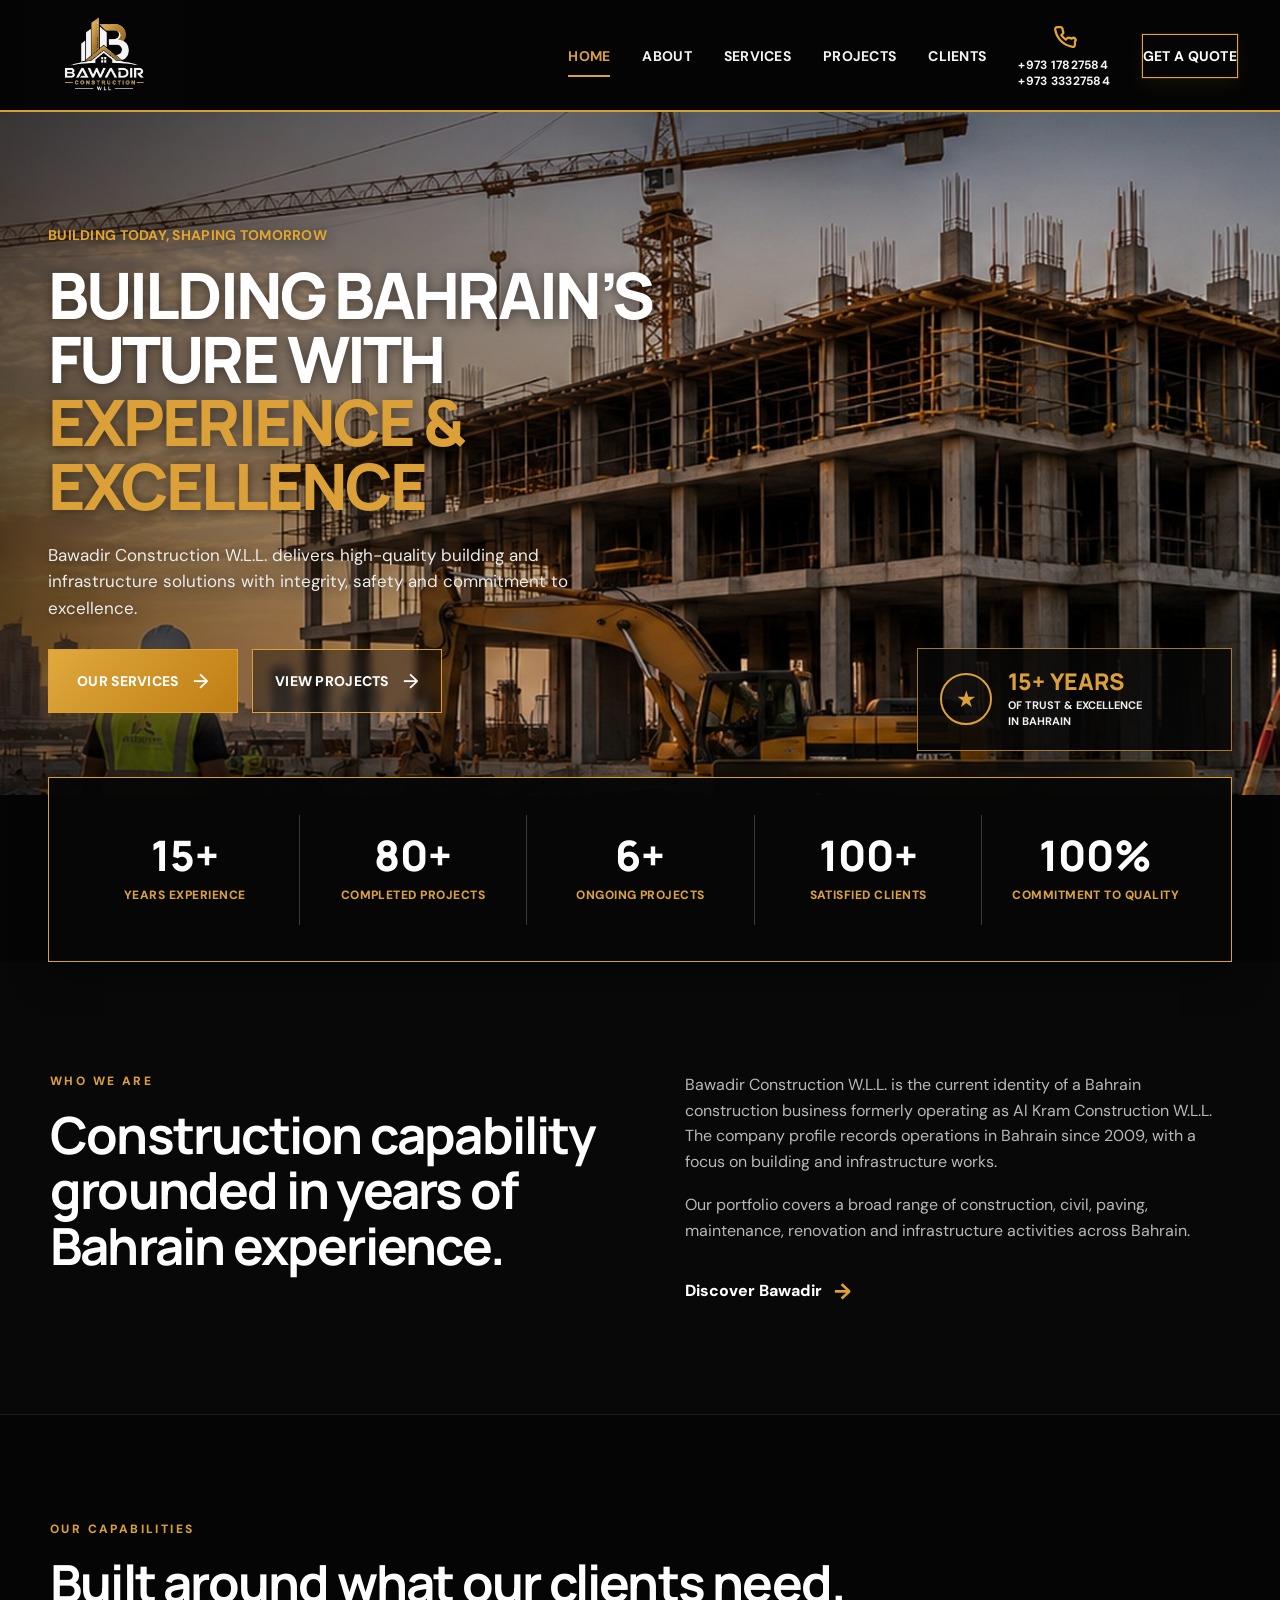
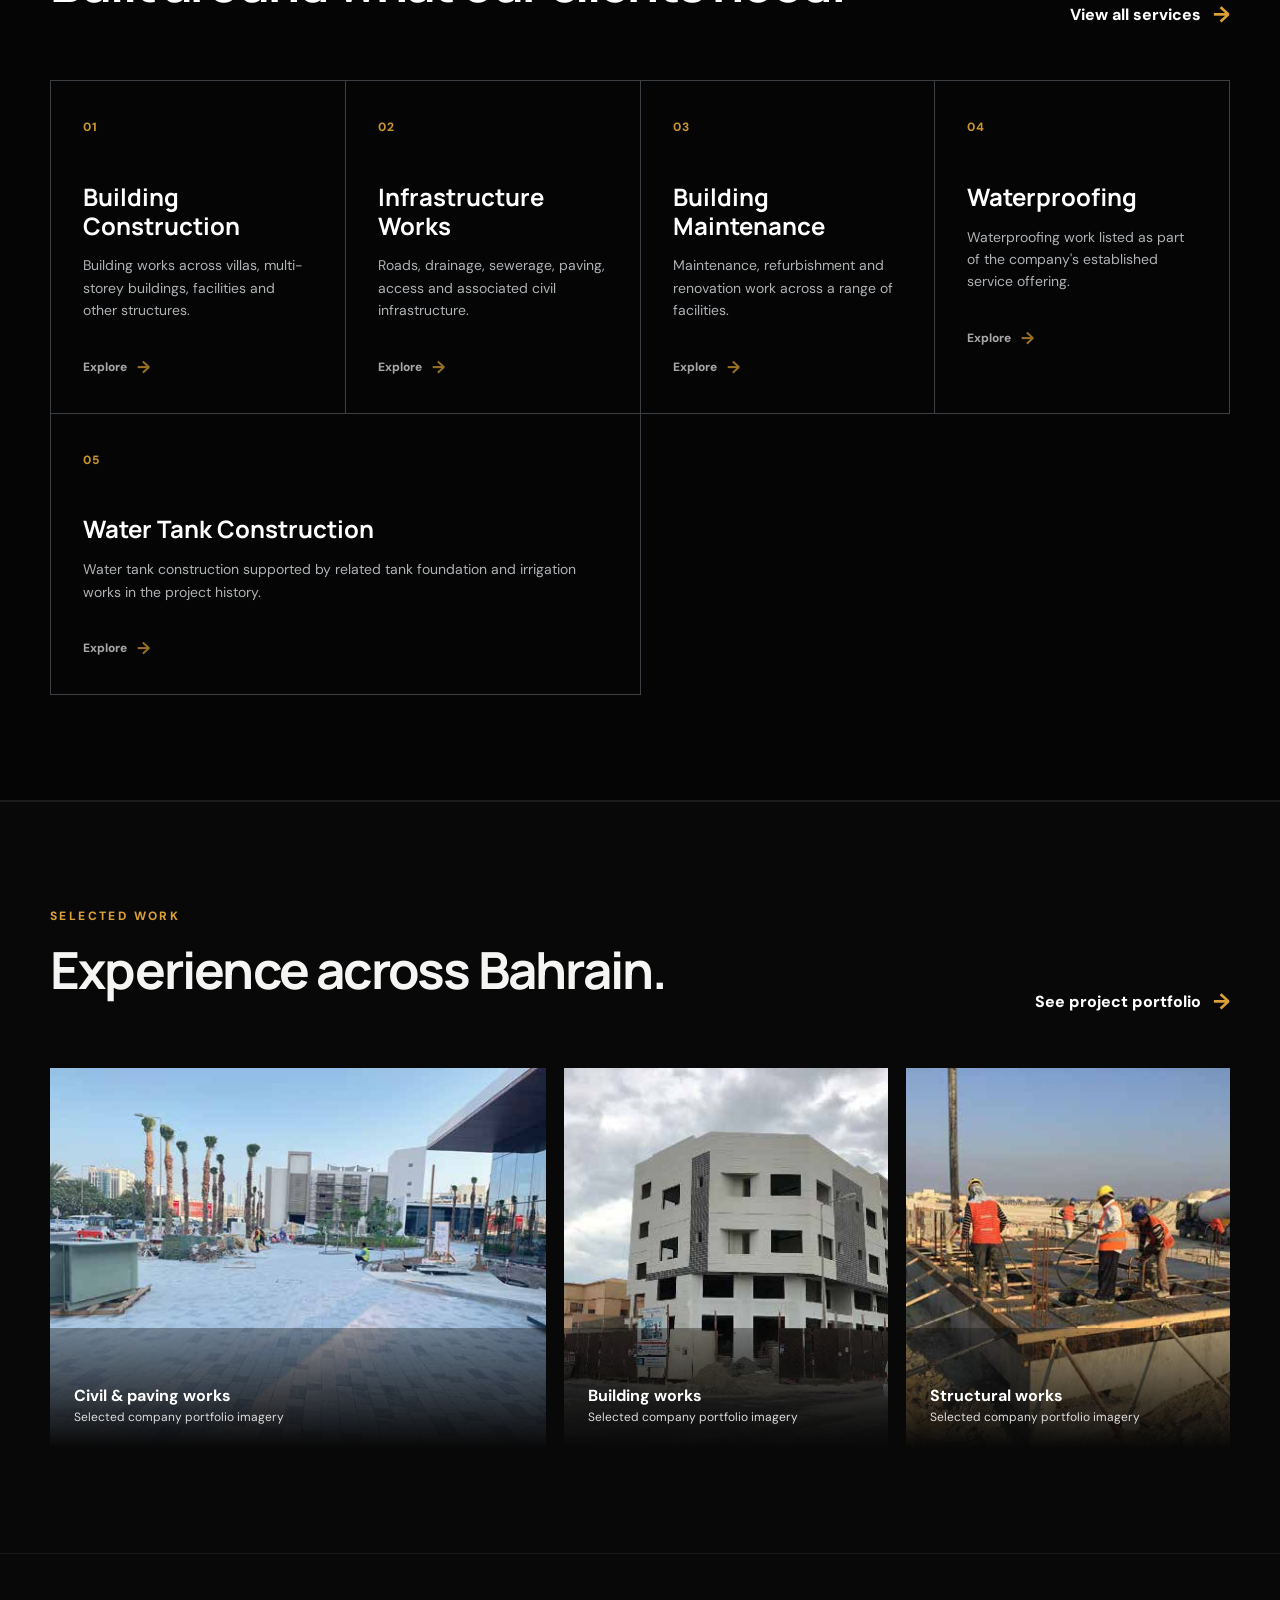
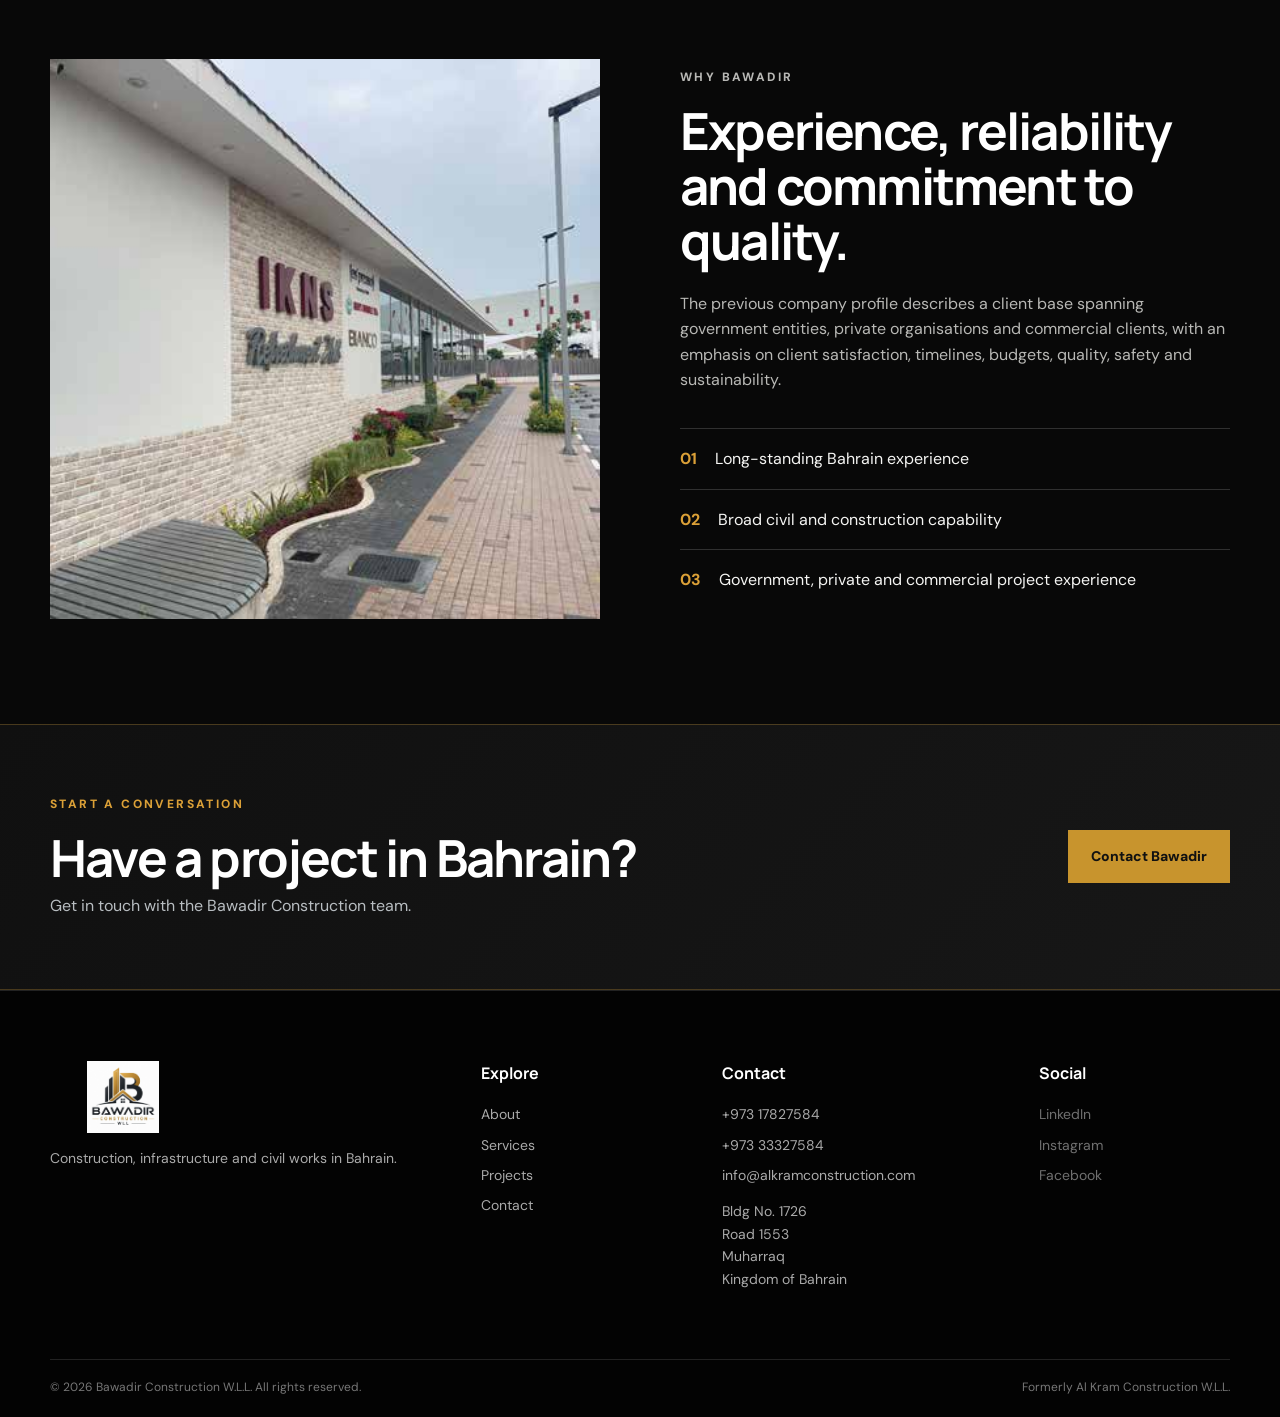
==== index.html @ 77c33147 "added portfolio pages" ====
<!doctype html>
<html lang="en">
<head>
  <meta charset="utf-8">
  <meta name="viewport" content="width=device-width, initial-scale=1">
  <title>Bawadir Construction W.L.L. | Construction & Infrastructure | Bahrain</title>
  <meta name="description" content="Bawadir Construction W.L.L. is a Bahrain-based construction company with experience in building construction, infrastructure works, maintenance, waterproofing and water tank construction.">
  <meta name="theme-color" content="#c8942d">
  <link rel="icon" href="assets/logo.jpg">
  <link rel="preconnect" href="https://fonts.googleapis.com">
  <link rel="preconnect" href="https://fonts.gstatic.com" crossorigin>
  <link href="https://fonts.googleapis.com/css2?family=DM+Sans:wght@400;500;600;700&family=Manrope:wght@600;700;800&display=swap" rel="stylesheet">
  <link rel="stylesheet" href="styles.css">
</head>
<body class="home-dark">
  <header class="site-header" id="site-header">
  <div class="nav-wrap">
    <a class="brand" href="index.html" aria-label="Bawadir Construction home"><img src="assets/logo-dark.png" alt="Bawadir Construction W.L.L. logo"></a>
    <button class="menu-toggle" aria-label="Open navigation" aria-expanded="false">☰</button>
    <nav class="nav" aria-label="Primary navigation">
      <a class="active" href="index.html">Home</a>
      <a href="about.html">About</a>
      <a href="services.html">Services</a>
      <a href="projects.html">Projects</a>
      <a href="about.html#clients">Clients</a>
      <span class="header-phone" aria-label="Bawadir phone numbers"><span class="phone-icon" aria-hidden="true"><svg viewBox="0 0 24 24" fill="none" stroke="currentColor" stroke-width="2.2" stroke-linecap="round" stroke-linejoin="round"><path d="M22 16.92v3a2 2 0 0 1-2.18 2A19.8 19.8 0 0 1 3.08 5.18 2 2 0 0 1 5.06 3h3a2 2 0 0 1 2 1.72c.12.9.33 1.77.63 2.61a2 2 0 0 1-.45 2.11L9 10.71a16 16 0 0 0 4.29 4.29l1.27-1.27a2 2 0 0 1 2.11-.45c.84.3 1.71.51 2.61.63A2 2 0 0 1 22 16.92z"/></svg></span><span class="phone-numbers"><a href="tel:+97317827584">+973 17827584</a><a href="tel:+97333327584">+973 33327584</a></span></span>
      <a href="contact.html" class="nav-cta">Get a Quote</a>
    </nav>
  </div>
</header>

  <main>
    <section class="hero hero-light hero-home-dark">
      <div class="hero-media" aria-hidden="true"></div>
      <div class="container hero-content">
        <div class="hero-main">
          <p class="eyebrow">BUILDING TODAY, SHAPING TOMORROW</p>
          <h1>Building Bahrain’s<br>future with <span>experience &amp; excellence</span></h1>
          <p class="hero-copy">Bawadir Construction W.L.L. delivers high-quality building and infrastructure solutions with integrity, safety and commitment to excellence.</p>
          <div class="hero-actions">
            <a class="button button-gold" href="services.html">Our services <b>→</b></a>
            <a class="button button-outline" href="projects.html">View projects <b>→</b></a>
          </div>
        </div>
        <div class="hero-trust" aria-label="15 plus years of trust and excellence in Bahrain">
          <span class="trust-icon">★</span>
          <div><strong>15+ YEARS</strong><small>OF TRUST &amp; EXCELLENCE<br>IN BAHRAIN</small></div>
        </div>
        <div class="hero-stats hero-stats-card">
          <div><strong>15+</strong><span>YEARS EXPERIENCE</span></div>
          <div><strong>80+</strong><span>COMPLETED PROJECTS</span></div>
          <div><strong>6+</strong><span>ONGOING PROJECTS</span></div>
          <div><strong>100+</strong><span>SATISFIED CLIENTS</span></div>
          <div><strong>100%</strong><span>COMMITMENT TO QUALITY</span></div>
        </div>
      </div>
    </section>

    <section class="section intro-section">
      <div class="container two-col">
        <div>
          <p class="eyebrow">WHO WE ARE</p>
          <h2>Construction capability grounded in years of Bahrain experience.</h2>
        </div>
        <div class="body-copy">
          <p>Bawadir Construction W.L.L. is the current identity of a Bahrain construction business formerly operating as Al Kram Construction W.L.L. The company profile records operations in Bahrain since 2009, with a focus on building and infrastructure works.</p>
          <p>Our portfolio covers a broad range of construction, civil, paving, maintenance, renovation and infrastructure activities across Bahrain.</p>
          <a class="text-link" href="about.html">Discover Bawadir <span>→</span></a>
        </div>
      </div>
    </section>

    <section class="section dark-section">
      <div class="container">
        <div class="section-heading light-heading">
          <div><p class="eyebrow">OUR CAPABILITIES</p><h2>Built around what our clients need.</h2></div>
          <a class="text-link light-link" href="services.html">View all services <span>→</span></a>
        </div>
        <div class="service-grid">
          <article class="service-card"><span>01</span><h3>Building Construction</h3><p>Building works across villas, multi-storey buildings, facilities and other structures.</p><a href="services.html">Explore <b>→</b></a></article>
          <article class="service-card"><span>02</span><h3>Infrastructure Works</h3><p>Roads, drainage, sewerage, paving, access and associated civil infrastructure.</p><a href="services.html">Explore <b>→</b></a></article>
          <article class="service-card"><span>03</span><h3>Building Maintenance</h3><p>Maintenance, refurbishment and renovation work across a range of facilities.</p><a href="services.html">Explore <b>→</b></a></article>
          <article class="service-card"><span>04</span><h3>Waterproofing</h3><p>Waterproofing work listed as part of the company's established service offering.</p><a href="services.html">Explore <b>→</b></a></article>
          <article class="service-card service-card-wide"><span>05</span><h3>Water Tank Construction</h3><p>Water tank construction supported by related tank foundation and irrigation works in the project history.</p><a href="services.html">Explore <b>→</b></a></article>
        </div>
      </div>
    </section>

    <section class="section projects-preview">
      <div class="container">
        <div class="section-heading">
          <div><p class="eyebrow">SELECTED WORK</p><h2>Experience across Bahrain.</h2></div>
          <a class="text-link" href="projects.html">See project portfolio <span>→</span></a>
        </div>
        <div class="photo-grid">
          <figure class="photo-card photo-large"><img src="assets/projects/img-095.jpg" alt="Paved outdoor project area in Bahrain"><figcaption><strong>Civil & paving works</strong><span>Selected company portfolio imagery</span></figcaption></figure>
          <figure class="photo-card"><img src="assets/projects/img-031.jpg" alt="Multi-storey building under construction"><figcaption><strong>Building works</strong><span>Selected company portfolio imagery</span></figcaption></figure>
          <figure class="photo-card"><img src="assets/projects/img-084.jpg" alt="Construction team working on a building structure"><figcaption><strong>Structural works</strong><span>Selected company portfolio imagery</span></figcaption></figure>
        </div>
      </div>
    </section>

    <section class="section values-section" id="clients">
      <div class="container value-layout">
        <div class="value-image"><img src="assets/projects/img-101.jpg" alt="Completed commercial facility and surrounding works"></div>
        <div class="value-content">
          <p class="eyebrow">WHY BAWADIR</p>
          <h2>Experience, reliability and commitment to quality.</h2>
          <p>The previous company profile describes a client base spanning government entities, private organisations and commercial clients, with an emphasis on client satisfaction, timelines, budgets, quality, safety and sustainability.</p>
          <div class="mini-points">
            <div><b>01</b><span>Long-standing Bahrain experience</span></div>
            <div><b>02</b><span>Broad civil and construction capability</span></div>
            <div><b>03</b><span>Government, private and commercial project experience</span></div>
          </div>
        </div>
      </div>
    </section>

    <section class="cta-section">
      <div class="container cta-inner">
        <div><p class="eyebrow">START A CONVERSATION</p><h2>Have a project in Bahrain?</h2><p>Get in touch with the Bawadir Construction team.</p></div>
        <a class="button button-gold" href="contact.html">Contact Bawadir</a>
      </div>
    </section>
  </main>

  <footer class="footer">
    <div class="container footer-grid">
      <div><img class="footer-logo" src="assets/logo.jpg" alt="Bawadir Construction W.L.L."><p>Construction, infrastructure and civil works in Bahrain.</p></div>
      <div><h4>Explore</h4><a href="about.html">About</a><a href="services.html">Services</a><a href="projects.html">Projects</a><a href="contact.html">Contact</a></div>
      <div><h4>Contact</h4><a href="tel:+97317827584">+973 17827584</a><a href="tel:+97333327584">+973 33327584</a><a href="mailto:info@alkramconstruction.com">info@alkramconstruction.com</a><p>Bldg No. 1726, Road 1553<br>Muharraq, Kingdom of Bahrain</p></div>
      <div><h4>Social</h4><a class="placeholder" href="#" aria-label="LinkedIn placeholder">LinkedIn</a><a class="placeholder" href="#" aria-label="Instagram placeholder">Instagram</a><a class="placeholder" href="#" aria-label="Facebook placeholder">Facebook</a></div>
    </div>
    <div class="container footer-bottom"><span>© <span id="year"></span> Bawadir Construction W.L.L. All rights reserved.</span><span>Formerly Al Kram Construction W.L.L.</span></div>
  </footer>
  <script src="config.js"></script><script src="script.js"></script>
</body>
</html>
---- styles.css ----
:root{--ink:#171b1f;--muted:#62676d;--gold:#c8942d;--gold2:#e2b35a;--sand:#f5f0e7;--white:#fff;--line:#e5e1d9;--max:1180px}*{box-sizing:border-box}html{scroll-behavior:smooth}body{margin:0;color:var(--ink);background:#fff;font-family:'DM Sans',Arial,sans-serif;line-height:1.6}img{max-width:100%;display:block}a{color:inherit;text-decoration:none}.container{width:min(var(--max),calc(100% - 48px));margin:auto}.site-header{position:sticky;top:0;z-index:20;background:rgba(255,255,255,.96);backdrop-filter:blur(12px);border-bottom:1px solid var(--line)}.nav-wrap{height:88px;display:flex;align-items:center;justify-content:space-between}.brand img{width:142px;height:72px;object-fit:contain}.nav{display:flex;align-items:center;gap:30px;font-size:14px;font-weight:700}.nav a{padding:9px 0;position:relative}.nav a.active:after{content:'';position:absolute;height:2px;left:0;right:0;bottom:0;background:var(--gold)}.nav .nav-cta{padding:12px 20px;background:var(--ink);color:#fff}.menu-toggle{display:none;border:0;background:none;font-size:27px}.hero{min-height:720px;position:relative;display:flex;align-items:center;overflow:hidden;background:#111}.hero-media{position:absolute;inset:0;background:linear-gradient(90deg,rgba(10,12,14,.9),rgba(10,12,14,.56),rgba(10,12,14,.18)),url('assets/projects/img-031.jpg') center/cover}.hero-content{position:relative;color:#fff;padding:100px 0 90px}.eyebrow{font-size:12px;letter-spacing:.2em;font-weight:800;color:var(--gold);margin:0 0 16px}.hero h1,.page-hero h1,h2{font-family:'Manrope',Arial,sans-serif;line-height:1.08;letter-spacing:-.035em}.hero h1{font-size:clamp(44px,6vw,78px);max-width:820px;margin:0}.hero h1 span{color:var(--gold2)}.hero-copy{font-size:18px;max-width:650px;color:#e4e4e4;margin:28px 0}.hero-actions{display:flex;gap:12px;flex-wrap:wrap}.button{display:inline-flex;align-items:center;justify-content:center;padding:14px 22px;font-weight:800;font-size:14px;border:1px solid transparent;cursor:pointer}.button-gold{background:var(--gold);color:#111}.button-light{background:#fff;color:#111}.button-dark{background:var(--ink);color:#fff}.hero-stats{display:flex;gap:48px;margin-top:78px;flex-wrap:wrap}.hero-stats div{display:flex;flex-direction:column;border-left:1px solid rgba(255,255,255,.35);padding-left:16px}.hero-stats strong{font-family:'Manrope';font-size:26px}.hero-stats span{font-size:12px;color:#ccc}.section{padding:105px 0}.intro-section{background:#fff}.two-col{display:grid;grid-template-columns:1fr 1fr;gap:90px;align-items:start}h2{font-size:clamp(34px,4vw,52px);margin:0 0 22px}.body-copy{color:var(--muted);font-size:16px}.body-copy p{margin:0 0 18px}.text-link{font-weight:800;color:var(--ink);display:inline-flex;gap:12px;align-items:center;margin-top:12px}.text-link span{color:var(--gold);font-size:22px}.dark-section{background:var(--ink);color:#fff}.section-heading{display:flex;justify-content:space-between;gap:30px;align-items:end;margin-bottom:48px}.light-heading h2{color:#fff}.light-link{color:#fff}.service-grid{display:grid;grid-template-columns:repeat(4,1fr);border-top:1px solid #3c4044;border-left:1px solid #3c4044}.service-card{padding:32px;border-right:1px solid #3c4044;border-bottom:1px solid #3c4044;min-height:260px}.service-card span,.service-number{color:var(--gold);font-weight:800;font-size:12px;letter-spacing:.1em}.service-card h3{font-family:'Manrope';font-size:24px;line-height:1.2;margin:44px 0 12px}.service-card p{color:#aeb2b5;font-size:14px}.photo-grid{display:grid;grid-template-columns:1.3fr .85fr .85fr;gap:18px}.photo-card{margin:0;position:relative;overflow:hidden;background:var(--sand);min-height:380px}.photo-card img{width:100%;height:100%;object-fit:cover}.photo-card figcaption{position:absolute;left:0;right:0;bottom:0;padding:55px 24px 20px;color:#fff;background:linear-gradient(transparent,rgba(0,0,0,.85));display:flex;flex-direction:column}.photo-card figcaption span{font-size:12px;color:#ddd}.values-section{background:var(--sand)}.value-layout{display:grid;grid-template-columns:1fr 1fr;gap:80px;align-items:center}.value-image{height:560px;overflow:hidden}.value-image img{width:100%;height:100%;object-fit:cover}.value-content>p:not(.eyebrow){color:var(--muted);max-width:600px}.mini-points{margin-top:35px}.mini-points div{display:flex;gap:18px;padding:17px 0;border-top:1px solid #d8d1c4}.mini-points b{color:var(--gold)}.cta-section{background:#111;color:#fff;padding:70px 0}.cta-inner{display:flex;justify-content:space-between;align-items:center;gap:30px}.cta-inner h2{margin:0 0 8px}.cta-inner p:last-child{margin:0;color:#b8bdc1}.footer{background:#111;color:#fff;border-top:1px solid #333;padding:70px 0 20px}.footer-grid{display:grid;grid-template-columns:2fr 1fr 1.4fr 1fr;gap:50px}.footer-logo{width:145px;height:72px;object-fit:contain;margin-bottom:10px}.footer p,.footer a{color:#9da3a7;font-size:14px}.footer h4{font-family:'Manrope';margin:0 0 17px}.footer a{display:block;margin:0 0 8px}.footer .placeholder{opacity:.65}.footer-bottom{border-top:1px solid #303438;margin-top:55px;padding-top:18px;display:flex;justify-content:space-between;gap:20px;color:#777;font-size:12px}.page-hero{padding:115px 0 95px;background:var(--sand)}.page-hero h1{font-size:clamp(42px,6vw,72px);max-width:900px;margin:0 0 25px}.page-hero p:last-child{max-width:700px;color:var(--muted);font-size:18px}.sand-section{background:var(--sand)}.quote{font-family:'Manrope';font-size:clamp(24px,3vw,38px);line-height:1.35;max-width:1000px}.quote span{display:block;font:500 13px 'DM Sans';color:var(--muted);margin-top:25px}.stats-grid{display:grid;grid-template-columns:repeat(4,1fr);border-top:1px solid var(--line);border-left:1px solid var(--line);margin:40px 0 70px}.stats-grid div{padding:32px;border-right:1px solid var(--line);border-bottom:1px solid var(--line)}.stats-grid strong{display:block;font:800 42px 'Manrope';color:var(--gold)}.stats-grid span{color:var(--muted);font-size:13px}.detail-cols{gap:50px}.detail-cols h3{font-family:'Manrope';font-size:22px}.detail-cols p{color:var(--muted)}.service-detail-grid{display:grid;grid-template-columns:repeat(2,1fr);gap:0;border-top:1px solid var(--line);border-left:1px solid var(--line)}.service-detail-grid article{padding:42px;border-right:1px solid var(--line);border-bottom:1px solid var(--line);min-height:300px}.service-detail-grid h2{font-size:32px;margin-top:40px}.service-detail-grid p{color:var(--muted)}.service-image{padding:0!important;overflow:hidden}.service-image img{width:100%;height:100%;object-fit:cover}.filter-row{display:flex;gap:8px;margin-bottom:35px;flex-wrap:wrap}.filter{border:1px solid var(--line);background:#fff;padding:11px 17px;font:700 13px 'DM Sans';cursor:pointer}.filter.active{background:var(--ink);color:#fff}.project-gallery{display:grid;grid-template-columns:repeat(3,1fr);gap:22px}.project-card{border:1px solid var(--line);background:#fff}.project-image{height:245px;background:var(--sand);position:relative;overflow:hidden}.project-image img{width:100%;height:100%;object-fit:cover}.project-image>span{position:absolute;top:13px;left:13px;background:var(--gold);padding:6px 9px;font-size:10px;font-weight:800;text-transform:uppercase}.image-placeholder{height:100%;display:grid;place-items:center;text-align:center;color:#8f8a7e;font:800 16px 'Manrope';letter-spacing:.08em}.project-info{padding:22px}.project-info small{color:var(--gold);font-weight:800;text-transform:uppercase;font-size:10px;letter-spacing:.12em}.project-info h3{font:700 18px/1.35 'Manrope';margin:10px 0 0}.contact-grid{display:grid;grid-template-columns:.9fr 1.1fr;gap:80px}.contact-card{background:var(--sand);padding:45px}.contact-item{border-top:1px solid #ddd4c6;padding:20px 0;display:flex;flex-direction:column}.contact-item span{font-size:11px;text-transform:uppercase;letter-spacing:.15em;font-weight:800;color:var(--gold);margin-bottom:5px}.contact-item a{font:700 20px 'Manrope'}.contact-item p{margin:0;color:var(--muted)}.contact-form{display:grid;gap:18px;margin-top:25px}.contact-form label{display:grid;gap:7px;font-weight:700;font-size:13px}.contact-form input,.contact-form textarea{border:1px solid #d8d4cc;padding:13px;font:inherit;background:#fff}.contact-form small{color:var(--muted)}.light-copy{color:#fff}.light-copy p:not(.eyebrow){color:#aeb2b5}.social-placeholders{display:flex;gap:10px;flex-wrap:wrap}.social-placeholders a{border:1px solid #444;padding:10px 14px;color:#ddd}.nav-cta.active:after{display:none}
@media(max-width:900px){.nav{gap:18px}.service-grid{grid-template-columns:1fr 1fr}.photo-grid{grid-template-columns:1fr 1fr}.photo-large{grid-row:span 2}.value-layout,.two-col,.contact-grid{grid-template-columns:1fr;gap:40px}.footer-grid{grid-template-columns:1fr 1fr}.project-gallery{grid-template-columns:1fr 1fr}.stats-grid{grid-template-columns:1fr 1fr}.cta-inner{align-items:flex-start;flex-direction:column}}
@media(max-width:700px){.container{width:min(var(--max),calc(100% - 30px))}.nav-wrap{height:72px}.brand img{width:125px;height:60px}.menu-toggle{display:block}.nav{display:none;position:absolute;top:72px;left:0;right:0;background:#fff;border-bottom:1px solid var(--line);padding:15px;flex-direction:column;align-items:stretch;gap:0}.nav.open{display:flex}.nav a{padding:13px}.hero{min-height:650px}.hero-content{padding:80px 0}.hero-stats{margin-top:55px;gap:22px}.section{padding:75px 0}.section-heading{align-items:flex-start;flex-direction:column;margin-bottom:32px}.service-grid,.photo-grid,.project-gallery,.service-detail-grid,.footer-grid,.stats-grid{grid-template-columns:1fr}.photo-large{grid-row:auto}.photo-card{min-height:330px}.value-image{height:380px}.page-hero{padding:80px 0 65px}.contact-card{padding:28px}.footer-bottom{flex-direction:column}.service-detail-grid article{min-height:auto}}

/* Services page refresh */
.services-hero{position:relative;min-height:650px;background:#111;color:#fff;overflow:hidden;display:flex;align-items:center}.services-hero-bg{position:absolute;inset:0;background:linear-gradient(90deg,rgba(10,12,14,.96) 0%,rgba(10,12,14,.82) 45%,rgba(10,12,14,.28) 100%),url('assets/projects/img-103.jpg') center/cover}.services-hero-bg:after{content:'';position:absolute;right:-10%;top:-25%;width:52%;height:160%;background:linear-gradient(120deg,transparent 0 45%,rgba(200,148,45,.16) 45.2% 52%,transparent 52.2%);transform:rotate(3deg)}.services-hero-inner{position:relative;z-index:1;display:grid;grid-template-columns:minmax(0,1fr) 260px;gap:70px;align-items:end;padding:105px 0 90px}.services-hero-copy{max-width:800px}.services-hero h1{font:800 clamp(48px,7vw,88px)/.98 'Manrope';letter-spacing:-.055em;margin:0}.services-hero h1 span{color:var(--gold2)}.services-hero-copy>p:not(.eyebrow){max-width:660px;color:#d1d3d4;font-size:18px;margin:30px 0}.services-hero .button span,.services-proof-bottom .button span,.cta-section .button span{margin-left:12px;font-size:18px}.services-outline-button{border-color:rgba(255,255,255,.35);color:#fff;background:rgba(255,255,255,.04)}.services-hero-note{border-left:1px solid rgba(255,255,255,.3);padding:12px 0 12px 24px;display:flex;flex-direction:column;gap:9px}.services-hero-note span{font:800 12px 'DM Sans';color:var(--gold)}.services-hero-note strong{font:800 22px/1.15 'Manrope'}.services-hero-note small{color:#aeb2b5;font-size:12px}.services-intro{background:var(--sand);padding-bottom:75px}.services-intro-grid{display:grid;grid-template-columns:1fr 1fr;gap:100px;align-items:end}.services-intro h2{margin:0}.services-intro-copy{max-width:620px;color:var(--muted);font-size:17px}.services-intro-copy p{margin:0 0 18px}.services-showcase{background:#f7f5f0;padding:0 0 110px}.services-list{display:flex;flex-direction:column;gap:18px}.service-feature{position:relative;display:grid;grid-template-columns:70px 70px minmax(260px,1fr) minmax(310px,.72fr);gap:22px;align-items:stretch;min-height:340px;background:#fff;border:1px solid #e2ddd4;overflow:hidden;transition:transform .25s ease,box-shadow .25s ease}.service-feature:hover{transform:translateY(-4px);box-shadow:0 18px 45px rgba(20,22,24,.11)}.service-feature-dark{background:var(--ink);color:#fff;border-color:var(--ink)}.service-feature-number{padding:30px 0 0 25px;color:var(--gold);font:800 13px 'DM Sans';letter-spacing:.12em}.service-feature-icon{width:50px;height:50px;margin-top:28px;display:grid;place-items:center;border:1px solid #ddd6ca}.service-feature-dark .service-feature-icon{border-color:#4a4d50}.service-feature-icon svg{width:27px;height:27px;fill:none;stroke:var(--gold);stroke-width:1.8;stroke-linecap:round;stroke-linejoin:round}.service-feature-content{padding:28px 10px 28px 0;align-self:center}.service-kicker{font-size:10px;letter-spacing:.18em;font-weight:800;color:var(--gold);margin:0 0 10px}.service-feature-content h2{font-size:clamp(28px,3vw,42px);margin:0 0 14px}.service-feature-content>p:not(.service-kicker){color:var(--muted);max-width:560px;margin:0}.service-feature-dark .service-feature-content>p:not(.service-kicker){color:#aeb2b5}.service-tags{display:flex;gap:7px;flex-wrap:wrap;margin-top:22px}.service-tags span{font-size:10px;font-weight:800;text-transform:uppercase;letter-spacing:.08em;border:1px solid #ded8ce;padding:7px 9px;color:#6e706f}.service-feature-dark .service-tags span{border-color:#44484b;color:#c6c8c9}.service-feature-image{position:relative;min-height:340px;overflow:hidden}.service-feature-image:after{content:'';position:absolute;inset:0;background:linear-gradient(90deg,rgba(0,0,0,.16),transparent 45%)}.service-feature-image img{width:100%;height:100%;object-fit:cover;transition:transform .5s ease}.service-feature:hover .service-feature-image img{transform:scale(1.04)}.service-feature-image>span{position:absolute;z-index:1;bottom:18px;left:18px;color:#fff;font-size:11px;font-weight:700;background:rgba(0,0,0,.55);backdrop-filter:blur(5px);padding:8px 10px}.services-proof{background:#fff}.services-proof-grid{display:grid;grid-template-columns:1.4fr .8fr .8fr;gap:35px;align-items:end}.services-proof-grid h2{max-width:600px}.proof-stat{border-left:1px solid var(--line);padding:0 0 5px 25px}.proof-stat strong{display:block;font:800 54px/1 'Manrope';color:var(--gold)}.proof-stat span{display:block;color:var(--muted);font-size:13px;max-width:180px;margin-top:10px}.services-proof-bottom{border-top:1px solid var(--line);margin-top:65px;padding-top:25px;display:flex;justify-content:space-between;gap:35px;align-items:center}.services-proof-bottom p{max-width:650px;color:var(--muted);margin:0}.services-proof-bottom .button{flex:none}
@media(max-width:1000px){.services-hero-inner{grid-template-columns:1fr 210px;gap:40px}.service-feature{grid-template-columns:55px 60px minmax(220px,1fr) minmax(260px,.72fr)}.service-feature-number{padding-left:18px}.services-proof-grid{grid-template-columns:1fr 1fr}.services-proof-grid>div:first-child{grid-column:1/-1}}
@media(max-width:700px){.services-hero{min-height:650px}.services-hero-inner{grid-template-columns:1fr;gap:45px;padding:85px 0 60px}.services-hero-note{max-width:260px}.services-intro-grid{grid-template-columns:1fr;gap:25px}.services-intro{padding-bottom:60px}.service-feature{grid-template-columns:48px 55px 1fr;min-height:0}.service-feature-content{grid-column:2/-1;padding:20px 20px 28px 0}.service-feature-image{grid-column:1/-1;height:240px;min-height:240px;order:4}.service-feature-number{padding:24px 0 0 15px}.service-feature-icon{margin-top:22px;width:43px;height:43px}.service-feature-icon svg{width:23px;height:23px}.service-feature-content h2{font-size:31px}.services-proof-grid{grid-template-columns:1fr}.services-proof-grid>div:first-child{grid-column:auto}.proof-stat{padding:20px 0 0;border-left:0;border-top:1px solid var(--line)}.services-proof-bottom{align-items:flex-start;flex-direction:column}.services-proof-bottom .button{width:100%}}
.service-card{position:relative;transition:background .25s ease,transform .25s ease}.service-card:hover{background:#22262a;transform:translateY(-3px)}.service-card a{display:inline-flex;gap:10px;align-items:center;margin-top:18px;color:#ddd;font-size:12px;font-weight:800;opacity:.75}.service-card a b{color:var(--gold);font-size:17px}.service-card-wide{grid-column:span 2}.service-card-wide h3{max-width:340px}@media(max-width:900px){.service-card-wide{grid-column:auto}}@media(max-width:700px){.service-card-wide{grid-column:auto}}

/* Light homepage hero — premium black, white & gold direction */
.hero-light{min-height:720px;background:#fff;color:var(--ink);align-items:stretch}
.hero-light .hero-media{background:url('assets/hero-bawadir-light.jpg') right center/cover no-repeat;opacity:1}
.hero-light .hero-content{width:min(1180px,calc(100% - 48px));padding:92px 0 0;color:var(--ink);display:grid;grid-template-columns:minmax(0,1fr) 300px;grid-template-rows:1fr auto;align-items:center;gap:20px 30px;min-height:720px}
.hero-light .hero-main{position:relative;z-index:2;max-width:690px;align-self:center;padding-bottom:105px}
.hero-light .eyebrow{color:#b67d16;letter-spacing:.06em;font-size:13px;margin-bottom:18px}
.hero-light h1{font-size:clamp(46px,5.4vw,74px);color:#17191c;max-width:760px;margin:0;text-transform:uppercase}
.hero-light h1 span{color:#c8942d}
.hero-light .hero-copy{color:#303338;font-size:17px;max-width:590px;margin:25px 0 28px}
.hero-light .hero-actions{gap:14px}
.hero-light .hero-actions .button{min-width:184px;padding:15px 22px;text-transform:uppercase;letter-spacing:.02em}
.hero-light .hero-actions b{font-size:20px;margin-left:14px;font-weight:500}
.hero-light .button-gold{background:#d29a2c;color:#fff;box-shadow:0 8px 20px rgba(200,148,45,.18)}
.hero-light .button-outline{background:rgba(255,255,255,.86);border:1px solid #272a2e;color:#1b1d20;backdrop-filter:blur(4px)}
.hero-light .hero-trust{position:relative;z-index:2;align-self:end;margin-bottom:92px;background:rgba(255,255,255,.96);border:1px solid #eadcc2;box-shadow:0 12px 32px rgba(0,0,0,.12);padding:20px 22px;display:flex;gap:16px;align-items:center;justify-self:end;min-width:285px}
.hero-light .trust-icon{width:52px;height:52px;border:2px solid var(--gold);border-radius:50%;display:grid;place-items:center;color:var(--gold);font-size:23px;flex:none}
.hero-light .hero-trust strong{display:block;color:#c18a20;font:800 23px/1.1 'Manrope'}
.hero-light .hero-trust small{display:block;color:#222;font-size:11px;line-height:1.45;font-weight:700;margin-top:4px}
.hero-light .hero-stats-card{grid-column:1/-1;position:relative;z-index:3;margin:0 0 0;display:grid;grid-template-columns:repeat(5,1fr);gap:0;background:rgba(255,255,255,.97);border:1px solid #e7c77e;box-shadow:0 10px 28px rgba(0,0,0,.10);padding:25px 22px;min-height:150px;align-items:center}
.hero-light .hero-stats-card div{border-left:1px solid #d8d2c8;padding:0 18px;align-items:center;text-align:center}
.hero-light .hero-stats-card div:first-child{border-left:0}
.hero-light .hero-stats-card strong{color:#17191c;font:800 40px/1 'Manrope'}
.hero-light .hero-stats-card span{color:#bd831d;font-size:12px;font-weight:800;letter-spacing:.04em;margin-top:8px}
@media(max-width:1000px){.hero-light .hero-content{grid-template-columns:1fr 230px}.hero-light h1{font-size:clamp(42px,6vw,62px)}.hero-light .hero-stats-card{grid-template-columns:repeat(3,1fr);row-gap:22px}.hero-light .hero-stats-card div:nth-child(4){border-left:0}.hero-light .hero-stats-card div:nth-child(n+4){grid-column:span 1}}
@media(max-width:700px){.hero-light{min-height:780px}.hero-light .hero-media{background-position:62% center;opacity:.30}.hero-light .hero-content{width:min(var(--max),calc(100% - 30px));padding:70px 0 0;display:flex;flex-direction:column;min-height:780px;gap:25px}.hero-light .hero-main{padding:0;align-self:stretch}.hero-light h1{font-size:clamp(39px,11vw,55px)}.hero-light .hero-copy{font-size:16px}.hero-light .hero-trust{align-self:flex-start;margin:0;min-width:0;padding:15px 17px}.hero-light .hero-stats-card{width:100%;grid-template-columns:repeat(2,1fr);padding:18px 10px;margin-top:auto;min-height:0}.hero-light .hero-stats-card div{padding:12px 8px}.hero-light .hero-stats-card div:nth-child(3),.hero-light .hero-stats-card div:nth-child(5){border-left:0}.hero-light .hero-stats-card strong{font-size:30px}.hero-light .hero-stats-card span{font-size:10px}.hero-light .hero-actions .button{min-width:0;flex:1}}


/* Home page — premium dark Bawadir direction */
body.home-dark{background:#070707;color:#f4f4f2}
body.home-dark .site-header{position:absolute;top:0;left:0;right:0;background:rgba(5,5,5,.82);backdrop-filter:blur(12px);border-bottom:1px solid rgba(200,148,45,.34);box-shadow:none}
body.home-dark .nav-wrap{height:96px;max-width:100%;width:100%;padding:0 46px 0 260px;position:relative}
body.home-dark .brand{position:absolute;left:0;top:0;width:275px;height:145px;display:grid;place-items:center;background:#050505;border-right:1px solid rgba(200,148,45,.55);border-bottom:1px solid rgba(200,148,45,.55);clip-path:polygon(0 0,100% 0,100% 82%,90% 100%,0 100%)}
body.home-dark .brand img{width:188px;height:142px;object-fit:contain}
body.home-dark .nav{gap:36px;color:#f4f4f2;text-transform:uppercase;font-size:14px;letter-spacing:.02em}
body.home-dark .nav a{padding:11px 0;color:#f4f4f2}
body.home-dark .nav a:hover,body.home-dark .nav a.active{color:#d7a13b}
body.home-dark .nav a.active:after{background:#d7a13b;height:2px}
body.home-dark .nav-cta{border:1px solid #d7a13b;padding:12px 24px!important;color:#fff!important;background:linear-gradient(135deg,#d8a03a,#b87a13);box-shadow:0 8px 24px rgba(216,160,58,.18)}
body.home-dark .menu-toggle{color:#fff}
body.home-dark .hero-home-dark{min-height:900px;background:#050505;color:#fff;display:flex;position:relative;overflow:hidden;padding-top:96px}
body.home-dark .hero-home-dark .hero-media{position:absolute;inset:96px 0 0;background-image:linear-gradient(90deg,rgba(4,4,4,1) 0%,rgba(4,4,4,.92) 22%,rgba(4,4,4,.55) 42%,rgba(4,4,4,.05) 68%),linear-gradient(180deg,rgba(0,0,0,.18),rgba(0,0,0,.18)),url('assets/hero-dark.jpg');background-position:center right;background-size:cover;background-repeat:no-repeat;opacity:1}
body.home-dark .hero-home-dark .hero-content{position:relative;z-index:2;width:min(1180px,calc(100% - 48px));padding:120px 0 28px;display:grid;grid-template-columns:minmax(0,1fr) 330px;grid-template-rows:1fr auto;align-items:center;gap:20px 30px;min-height:804px}
body.home-dark .hero-home-dark .hero-main{max-width:720px;align-self:center;padding-bottom:120px}
body.home-dark .hero-home-dark .eyebrow{color:#e1a52d;font-size:14px;letter-spacing:.04em;margin:0 0 18px;font-weight:700}
body.home-dark .hero-home-dark h1{font:800 clamp(50px,5.2vw,78px)/.99 'Manrope';letter-spacing:-.055em;text-transform:uppercase;color:#fff;margin:0;max-width:780px}
body.home-dark .hero-home-dark h1 span{color:#dba037}
body.home-dark .hero-home-dark .hero-copy{color:#ececeb;font-size:17px;max-width:610px;margin:27px 0 29px}
body.home-dark .hero-home-dark .hero-actions{display:flex;gap:14px}
body.home-dark .hero-home-dark .hero-actions .button{min-width:190px;padding:15px 22px;text-transform:uppercase;letter-spacing:.02em}
body.home-dark .hero-home-dark .button-gold{background:linear-gradient(135deg,#e0a93e,#bf7d12);color:#fff;border:1px solid #dba037;box-shadow:0 10px 25px rgba(219,160,55,.16)}
body.home-dark .hero-home-dark .button-outline{background:rgba(5,5,5,.36);border:1px solid #d7a13b;color:#fff;backdrop-filter:blur(4px)}
body.home-dark .hero-home-dark .hero-actions b{font-size:20px;margin-left:14px;font-weight:500}
body.home-dark .hero-home-dark .hero-trust{position:relative;z-index:3;align-self:end;margin-bottom:115px;background:rgba(8,8,8,.86);border:1px solid rgba(216,160,58,.7);box-shadow:0 12px 32px rgba(0,0,0,.28);padding:20px 22px;display:flex;gap:16px;align-items:center;justify-self:end;min-width:290px;color:#fff}
body.home-dark .hero-home-dark .trust-icon{width:52px;height:52px;border:2px solid #dba037;border-radius:50%;display:grid;place-items:center;color:#dba037;font-size:23px;flex:none}
body.home-dark .hero-home-dark .hero-trust strong{display:block;color:#dba037;font:800 23px/1.1 'Manrope'}
body.home-dark .hero-home-dark .hero-trust small{display:block;color:#eee;font-size:11px;line-height:1.45;font-weight:700;margin-top:4px}
body.home-dark .hero-home-dark .hero-stats-card{grid-column:1/-1;position:relative;z-index:4;margin:0;display:grid;grid-template-columns:repeat(5,1fr);gap:0;background:rgba(9,9,9,.92);border:1px solid rgba(216,160,58,.65);box-shadow:0 12px 35px rgba(0,0,0,.32);padding:25px 22px;min-height:150px;align-items:center;color:#fff}
body.home-dark .hero-home-dark .hero-stats-card div{border-left:1px solid rgba(220,220,220,.25);padding:0 18px;text-align:center}
body.home-dark .hero-home-dark .hero-stats-card div:first-child{border-left:0}
body.home-dark .hero-home-dark .hero-stats-card strong{color:#fff;font:800 40px/1 'Manrope'}
body.home-dark .hero-home-dark .hero-stats-card span{display:block;color:#dca23a;font-size:12px;font-weight:800;letter-spacing:.04em;margin-top:8px}
body.home-dark .intro-section,body.home-dark .projects-preview,body.home-dark .values-section{background:#080808;color:#f5f5f3}
body.home-dark .intro-section{padding-top:110px}
body.home-dark .intro-section h2,body.home-dark .values-section h2{color:#fff}
body.home-dark .body-copy,body.home-dark .values-section .value-content>p{color:#b8b8b5}
body.home-dark .eyebrow{color:#dba037}
body.home-dark .text-link{color:#fff}
body.home-dark .text-link span{color:#dba037}
body.home-dark .dark-section{background:#050505;border-top:1px solid #1d1d1d;border-bottom:1px solid #1d1d1d}
body.home-dark .light-heading h2{color:#fff}
body.home-dark .projects-preview{border-top:1px solid #1b1b1b}
body.home-dark .photo-card{border-color:#2a2a2a;background:#0d0d0d}
body.home-dark .photo-card figcaption{background:linear-gradient(180deg,rgba(8,8,8,.35),#080808)}
body.home-dark .values-section{border-top:1px solid #1b1b1b}
body.home-dark .mini-points div{border-top-color:#303030}
body.home-dark .mini-points b{color:#dba037}
body.home-dark .cta-section{background:linear-gradient(135deg,#101010,#171717);border-top:1px solid rgba(216,160,58,.28);border-bottom:1px solid rgba(216,160,58,.28);color:#fff}
body.home-dark .footer{background:#030303;color:#ddd;border-top:1px solid #222}
body.home-dark .footer-logo{filter:none}
body.home-dark .footer a,body.home-dark .footer p{color:#aaa}
body.home-dark .footer h4{color:#fff}
body.home-dark .footer-bottom{border-top-color:#222}
@media(max-width:1100px){body.home-dark .nav-wrap{padding-left:220px;padding-right:24px}body.home-dark .brand{width:230px}body.home-dark .brand img{width:165px}.home-dark .nav{gap:22px}.home-dark .nav-cta{padding:10px 16px!important}}
@media(max-width:850px){body.home-dark .site-header{position:fixed}.home-dark .nav-wrap{height:82px;padding:0 22px}.home-dark .brand{width:185px;height:100px}.home-dark .brand img{width:140px;height:96px}.home-dark .menu-toggle{display:block}.home-dark .nav{position:absolute;top:82px;left:0;right:0;background:#070707;border-top:1px solid #2b2b2b;display:none;flex-direction:column;align-items:flex-start;padding:18px 22px;gap:4px}.home-dark .nav.open{display:flex}.home-dark .nav a{width:100%;padding:12px 0}.home-dark .nav-cta{display:inline-block;width:auto!important;padding:12px 18px!important;margin-top:8px}.home-dark .hero-home-dark{padding-top:82px;min-height:940px}.home-dark .hero-home-dark .hero-media{inset:82px 0 0;background-position:63% center;background-image:linear-gradient(90deg,rgba(4,4,4,.98) 0%,rgba(4,4,4,.85) 42%,rgba(4,4,4,.25) 100%),url('assets/hero-dark.jpg')}.home-dark .hero-home-dark .hero-content{display:flex;flex-direction:column;width:min(100% - 30px,var(--max));min-height:858px;padding:100px 0 18px;gap:25px}.home-dark .hero-home-dark .hero-main{padding:0;align-self:stretch}.home-dark .hero-home-dark h1{font-size:clamp(41px,10vw,61px)}.home-dark .hero-home-dark .hero-copy{font-size:16px}.home-dark .hero-home-dark .hero-trust{align-self:flex-start;margin:0;min-width:0}.home-dark .hero-home-dark .hero-stats-card{width:100%;grid-template-columns:repeat(2,1fr);padding:18px 10px;margin-top:auto;min-height:0}.home-dark .hero-home-dark .hero-stats-card div{padding:12px 8px}.home-dark .hero-home-dark .hero-stats-card div:nth-child(3),.home-dark .hero-home-dark .hero-stats-card div:nth-child(5){border-left:0}.home-dark .hero-home-dark .hero-stats-card strong{font-size:30px}.home-dark .hero-home-dark .hero-stats-card span{font-size:10px}.home-dark .hero-home-dark .hero-actions .button{min-width:0;flex:1}}

body.home-dark .header-phone{display:flex;flex-direction:column;gap:2px;border-left:1px solid rgba(216,160,58,.45);padding-left:18px;line-height:1.15}
body.home-dark .header-phone a{font-size:12px!important;padding:0!important;color:#f5f5f3!important;font-weight:700}
body.home-dark .header-phone a:hover{color:#dba037!important}
@media(max-width:1100px){body.home-dark .header-phone{display:none}}

/* ===== Final shared Bawadir header / hero refinement ===== */
:root{--header-h:132px;--bawadir-gold:#d9a02f;--bawadir-gold-bright:#f0b63e;--bawadir-black:#050505}
body{padding-top:var(--header-h)}
.site-header{position:fixed!important;top:0;left:0;right:0;height:var(--header-h);z-index:100;background:rgba(5,5,5,.98)!important;border-bottom:1px solid rgba(217,160,47,.55)!important;backdrop-filter:blur(10px);box-shadow:0 8px 30px rgba(0,0,0,.28)}
.site-header .nav-wrap{height:var(--header-h);width:100%;max-width:none;padding:0 46px 0 330px;position:relative;display:flex;align-items:center;justify-content:flex-end}
.site-header .brand{position:absolute;left:0;top:0;width:305px;height:158px;display:grid;place-items:center;background:#050505;border-right:1px solid rgba(217,160,47,.75);border-bottom:1px solid rgba(217,160,47,.75);clip-path:polygon(0 0,100% 0,100% 82%,90% 100%,8% 100%,0 88%);z-index:3}
.site-header .brand img{width:205px;height:150px;object-fit:contain}
.site-header .nav{display:flex;align-items:center;gap:34px;color:#f7f7f5;text-transform:uppercase;font-size:14px;font-weight:700;letter-spacing:.01em}
.site-header .nav>a{padding:10px 0!important;color:#f7f7f5;position:relative;white-space:nowrap}
.site-header .nav>a:hover,.site-header .nav>a.active{color:var(--bawadir-gold-bright)}
.site-header .nav>a.active:after{content:'';position:absolute;left:0;right:0;bottom:0;height:2px;background:var(--bawadir-gold-bright)}
.site-header .header-phone{display:flex;flex-direction:column;gap:2px;border-left:1px solid rgba(217,160,47,.65);padding-left:18px;line-height:1.15;margin-left:2px}
.site-header .header-phone a{font-size:13px!important;padding:0!important;color:#f7f7f5!important;font-weight:700;text-transform:none}
.site-header .header-phone a:hover{color:var(--bawadir-gold-bright)!important}
.site-header .nav-cta{padding:13px 27px!important;border:1px solid var(--bawadir-gold-bright)!important;background:linear-gradient(135deg,#e2a939,#bd7b10)!important;color:#fff!important;box-shadow:0 8px 22px rgba(216,160,58,.18);text-transform:uppercase}
.site-header .nav-cta:after{display:none!important}

/* Home: match the selected dark/gold reference composition */
body.home-dark{padding-top:var(--header-h);background:#050505}
body.home-dark .site-header{position:fixed!important;background:rgba(5,5,5,.98)!important}
body.home-dark .nav-wrap{height:var(--header-h);width:100%;max-width:none;padding-left:330px;padding-right:46px}
body.home-dark .brand{width:305px;height:158px}
body.home-dark .brand img{width:205px;height:150px}
body.home-dark .hero-home-dark{padding-top:0;min-height:650px;height:650px;overflow:visible;background:#050505;display:block}
body.home-dark .hero-home-dark .hero-media{inset:0;background-image:url('assets/bawadir-hero-final.jpg');background-position:center center;background-size:cover;background-repeat:no-repeat;opacity:1}
body.home-dark .hero-home-dark .hero-content{width:min(1400px,calc(100% - 96px));min-height:650px;height:650px;padding:94px 0 0;display:grid;grid-template-columns:minmax(0,1fr) 330px;grid-template-rows:1fr auto;align-items:center;gap:10px 30px}
body.home-dark .hero-home-dark .hero-main{max-width:720px;align-self:center;padding-bottom:22px}
body.home-dark .hero-home-dark .eyebrow{font-size:14px;letter-spacing:.02em;margin-bottom:17px;color:#e2a62f}
body.home-dark .hero-home-dark h1{font-size:clamp(48px,5vw,72px);line-height:.99;letter-spacing:-.045em}
body.home-dark .hero-home-dark .hero-copy{font-size:17px;line-height:1.55;max-width:590px;margin:25px 0 28px}
body.home-dark .hero-home-dark .hero-trust{margin-bottom:14px;min-width:315px;padding:20px 22px;background:rgba(6,6,6,.86);border:1px solid rgba(217,160,47,.75)}
body.home-dark .hero-home-dark .hero-stats-card{margin:0;min-height:145px;padding:23px 20px;background:rgba(7,7,7,.95);border:1px solid rgba(217,160,47,.72);grid-column:1/-1}
body.home-dark .hero-home-dark .hero-stats-card div{padding:0 15px}

/* Make the same dark header feel natural on every inner page */
body:not(.home-dark) .page-hero{padding-top:95px}
body:not(.home-dark) .site-header .nav-cta{background:transparent!important}

@media(max-width:1180px){
  .site-header .nav-wrap,body.home-dark .nav-wrap{padding-left:255px;padding-right:24px}
  .site-header .brand,body.home-dark .brand{width:235px}
  .site-header .brand img,body.home-dark .brand img{width:170px;height:145px}
  .site-header .nav{gap:20px;font-size:13px}
  .site-header .header-phone{display:none}
}
@media(max-width:850px){
  :root{--header-h:84px}
  body{padding-top:84px}
  .site-header,.site-header .nav-wrap{height:84px}
  .site-header .nav-wrap,body.home-dark .nav-wrap{padding:0 20px}
  .site-header .brand,body.home-dark .brand{width:185px;height:108px;clip-path:polygon(0 0,100% 0,100% 82%,89% 100%,8% 100%,0 88%)}
  .site-header .brand img,body.home-dark .brand img{width:138px;height:102px}
  .site-header .menu-toggle{display:block;color:#fff;background:none;border:0;font-size:28px;position:relative;z-index:4}
  .site-header .nav{position:absolute;top:84px;left:0;right:0;background:#070707;border-top:1px solid rgba(217,160,47,.45);padding:16px 22px 20px;display:none;flex-direction:column;align-items:stretch;gap:3px}
  .site-header .nav.open{display:flex}
  .site-header .nav>a{width:100%;padding:12px 0!important}
  .site-header .header-phone{display:flex;border-left:0;border-top:1px solid #2c2c2c;padding:13px 0 4px;margin:7px 0 0}
  .site-header .nav-cta{width:max-content!important;padding:12px 20px!important;margin-top:8px}
  body.home-dark .hero-home-dark{height:auto;min-height:800px;padding:0}
  body.home-dark .hero-home-dark .hero-media{inset:0;background-position:62% center}
  body.home-dark .hero-home-dark .hero-content{width:calc(100% - 30px);height:auto;min-height:800px;padding:76px 0 15px;display:flex;flex-direction:column;align-items:stretch;gap:20px}
  body.home-dark .hero-home-dark .hero-main{padding:0;max-width:none}
  body.home-dark .hero-home-dark h1{font-size:clamp(40px,10vw,60px)}
  body.home-dark .hero-home-dark .hero-trust{align-self:flex-start;margin:0;min-width:0}
  body.home-dark .hero-home-dark .hero-stats-card{grid-template-columns:repeat(2,1fr);width:100%;min-height:0;margin-top:auto;padding:15px 8px}
  body.home-dark .hero-home-dark .hero-stats-card div{padding:12px 6px}
}
/* Shared header CTA stays identical on every page */
.site-header .nav-cta{background:linear-gradient(135deg,#e2a939,#bd7b10)!important;color:#fff!important}

/* ===== Bawadir reference-match refinements ===== */
@media (min-width: 851px){
  /* Clean black header with one consistent 2px gold rule */
  .site-header{border-bottom:2px solid var(--bawadir-gold)!important;box-shadow:none!important}
  .site-header .brand{border:0!important;background:var(--bawadir-gold)!important;clip-path:polygon(0 0,100% 0,100% 81.5%,90% 100%,10% 100%,0 81.5%);}
  .site-header .brand::after{content:"";position:absolute;inset:0 0 2px 0;background:var(--bawadir-black);clip-path:polygon(0 0,100% 0,100% 80.8%,89.4% 98.6%,10.6% 98.6%,0 80.8%);z-index:-1}
  .site-header .brand img{position:relative;z-index:2}
  .site-header .header-phone{border-left:0!important;padding-left:0!important;margin-left:0!important}

  /* Keep the complete supplied 1536x650 hero visible rather than cropping/zooming it */
  body.home-dark .hero-home-dark{height:650px;min-height:650px}
  body.home-dark .hero-home-dark .hero-media{background-size:100% 100%!important;background-position:center top!important}
}

@media (max-width: 850px){
  .site-header{border-bottom:2px solid var(--bawadir-gold)!important}
  .site-header .brand{border:0!important;background:var(--bawadir-gold)!important;clip-path:polygon(0 0,100% 0,100% 81.5%,90% 100%,10% 100%,0 81.5%)}
  .site-header .brand::after{content:"";position:absolute;inset:0 0 2px 0;background:var(--bawadir-black);clip-path:polygon(0 0,100% 0,100% 80.8%,89.4% 98.6%,10.6% 98.6%,0 80.8%);z-index:-1}
  .site-header .header-phone{border-left:0!important}
  body.home-dark .hero-home-dark .hero-media{background-size:cover!important;background-position:center center!important}
}

/* ===== FINAL REFERENCE MATCH: header outline + complete hero frame ===== */
@media (min-width: 851px){
  .site-header{border-bottom:2px solid #d9a02f!important;background:#050505!important}
  .site-header .brand{
    width:305px!important;height:158px!important;
    background:#050505!important;border:0!important;border-right:0!important;border-bottom:0!important;
    clip-path:none!important;overflow:visible!important;
  }
  .site-header .brand::before,.site-header .brand::after{display:none!important}
  .site-header .brand-outline{
    position:absolute;inset:0;width:100%;height:100%;z-index:1;pointer-events:none;display:block;
  }
  .site-header .brand img{position:relative;z-index:2;width:205px;height:150px;object-fit:contain}
  .site-header .header-phone{border-left:0!important;padding-left:0!important;margin-left:0!important}

  body.home-dark .hero-home-dark{height:650px!important;min-height:650px!important;overflow:visible!important}
  body.home-dark .hero-home-dark .hero-media{
    inset:0!important;
    background-image:linear-gradient(90deg,rgba(4,4,4,.82) 0%,rgba(4,4,4,.52) 28%,rgba(4,4,4,.12) 58%,rgba(4,4,4,.08) 100%),url('assets/hero-bawadir-wide.jpg')!important;
    background-size:100% 100%!important;
    background-position:center top!important;
    background-repeat:no-repeat!important;
  }
}
@media (max-width:850px){
  .site-header{border-bottom:2px solid #d9a02f!important}
  .site-header .brand{background:#050505!important;border:0!important;clip-path:none!important;overflow:visible!important}
  .site-header .brand::before,.site-header .brand::after{display:none!important}
  .site-header .brand-outline{position:absolute;inset:0;width:100%;height:100%;z-index:1;pointer-events:none;display:block}
  .site-header .brand img{position:relative;z-index:2}
  body.home-dark .hero-home-dark .hero-media{
    background-image:linear-gradient(90deg,rgba(4,4,4,.84),rgba(4,4,4,.2)),url('assets/hero-bawadir-wide.jpg')!important;
    background-size:cover!important;background-position:center center!important;
  }
}


/* ===== Final requested header geometry ===== */
@media (min-width:851px){
  .site-header{border-bottom:2px solid var(--bawadir-gold)!important;}
  .site-header .brand,
  body.home-dark .site-header .brand{
    background:#050505!important;
    border:0!important;
    clip-path:polygon(0 0,100% 0,100% 81%,90% 100%,10% 100%,0 81%)!important;
  }
  .site-header .brand::after{display:none!important}
  .site-header .brand-outline{position:absolute;inset:0;width:100%;height:100%;z-index:1;pointer-events:none}
  .site-header .brand img{position:relative;z-index:2}
  .site-header .header-phone{border-left:0!important;padding-left:0!important}
  body.home-dark .hero-home-dark .hero-media{background-size:100% 100%!important;background-position:center top!important}
}
@media (max-width:850px){
  .site-header{border-bottom:2px solid var(--bawadir-gold)!important}
  .site-header .brand,
  body.home-dark .site-header .brand{
    background:#050505!important;
    border:0!important;
    clip-path:polygon(0 0,100% 0,100% 81%,90% 100%,10% 100%,0 81%)!important;
  }
  .site-header .brand::after{display:none!important}
  .site-header .brand-outline{position:absolute;inset:0;width:100%;height:100%;z-index:1;pointer-events:none}
  .site-header .brand img{position:relative;z-index:2}
  body.home-dark .hero-home-dark .hero-media{background-size:cover!important;background-position:center center!important}
}


/* ===== FINAL HEADER + HERO CORRECTION ===== */
@media (min-width:851px){
  .site-header{border-bottom:2px solid #d9a02f!important;background:#050505!important;box-shadow:none!important}
  .site-header .brand{
    width:305px!important;height:158px!important;
    background:#050505!important;border:0!important;
    clip-path:none!important;overflow:visible!important;
  }
  .site-header .brand::before,.site-header .brand::after{display:none!important}
  .site-header .brand-outline{
    position:absolute;left:0;top:0;width:100%;height:100%;
    z-index:1;pointer-events:none;display:block;
  }
  .site-header .brand img{position:relative;z-index:2;width:205px;height:150px;object-fit:contain}
  .site-header .header-phone{border-left:0!important;border-right:0!important;padding-left:0!important;padding-right:0!important;margin-left:0!important}

  /* Show the complete source frame without cover-cropping/zooming. */
  body.home-dark .hero-home-dark{height:650px!important;min-height:650px!important;overflow:visible!important}
  body.home-dark .hero-home-dark .hero-media{
    inset:0!important;
    background-image:linear-gradient(90deg,rgba(4,4,4,.82) 0%,rgba(4,4,4,.54) 28%,rgba(4,4,4,.12) 58%,rgba(4,4,4,.06) 100%),url('assets/hero-dark.jpg')!important;
    background-size:100% 100%!important;
    background-position:center top!important;
    background-repeat:no-repeat!important;
  }
}

@media (max-width:850px){
  .site-header{border-bottom:2px solid #d9a02f!important}
  .site-header .brand{background:#050505!important;border:0!important;clip-path:none!important;overflow:visible!important}
  .site-header .brand::before,.site-header .brand::after{display:none!important}
  .site-header .brand-outline{position:absolute;left:0;top:0;width:100%;height:100%;z-index:1;pointer-events:none;display:block}
  .site-header .brand img{position:relative;z-index:2}
  .site-header .header-phone{border-left:0!important;border-right:0!important}
  body.home-dark .hero-home-dark .hero-media{
    background-image:linear-gradient(90deg,rgba(4,4,4,.9),rgba(4,4,4,.25)),url('assets/hero-dark.jpg')!important;
    background-size:100% 100%!important;background-position:center top!important;
  }
}


/* ===== V4 FINAL: compact rectangular header + full-frame hero ===== */
@media (min-width: 851px){
  :root{--header-h:112px}
  body{padding-top:112px}
  .site-header,.site-header .nav-wrap{height:112px!important}
  .site-header{background:#050505!important;border-bottom:2px solid #d9a02f!important;box-shadow:none!important}
  .site-header .nav-wrap,body.home-dark .nav-wrap{padding:0 42px 0 205px!important;display:flex!important;align-items:center!important}
  .site-header .brand,body.home-dark .site-header .brand{
    position:absolute!important;left:24px!important;top:0!important;width:160px!important;height:110px!important;
    display:flex!important;align-items:center!important;justify-content:center!important;
    background:#050505!important;border:0!important;clip-path:none!important;overflow:hidden!important;
  }
  .site-header .brand-outline{display:none!important}
  .site-header .brand img,body.home-dark .site-header .brand img{
    position:relative!important;width:132px!important;height:92px!important;object-fit:contain!important;z-index:2!important;
  }
  .site-header .nav{gap:32px!important;font-size:14px!important}
  .site-header .header-phone{border:0!important;padding:0!important;margin:0!important;display:flex!important}
  .site-header .nav-cta{padding:13px 24px!important}
  body.home-dark .hero-home-dark{height:700px!important;min-height:700px!important;overflow:hidden!important}
  body.home-dark .hero-home-dark .hero-media{
    inset:0!important;
    background-image:linear-gradient(90deg,rgba(4,4,4,.86) 0%,rgba(4,4,4,.57) 30%,rgba(4,4,4,.18) 62%,rgba(4,4,4,.08) 100%),url('assets/hero-bawadir-wide.jpg')!important;
    background-size:100% 100%!important;background-position:center top!important;background-repeat:no-repeat!important;
  }
  body.home-dark .hero-home-dark .hero-content{height:700px!important;min-height:700px!important;padding-top:72px!important}
}

@media (max-width:850px){
  :root{--header-h:76px}
  body{padding-top:76px}
  .site-header,.site-header .nav-wrap{height:76px!important}
  .site-header{border-bottom:2px solid #d9a02f!important}
  .site-header .nav-wrap,body.home-dark .nav-wrap{padding:0 18px!important}
  .site-header .brand,body.home-dark .site-header .brand{
    position:absolute!important;left:12px!important;top:0!important;width:125px!important;height:74px!important;
    display:flex!important;align-items:center!important;justify-content:center!important;background:#050505!important;
    border:0!important;clip-path:none!important;overflow:hidden!important;
  }
  .site-header .brand-outline{display:none!important}
  .site-header .brand img,body.home-dark .site-header .brand img{width:108px!important;height:66px!important;object-fit:contain!important}
  .site-header .menu-toggle{margin-left:auto!important}
  .site-header .nav{top:76px!important}
  body.home-dark .hero-home-dark{height:auto!important;min-height:780px!important}
  body.home-dark .hero-home-dark .hero-media{
    background-image:linear-gradient(90deg,rgba(4,4,4,.88),rgba(4,4,4,.25)),url('assets/hero-bawadir-wide.jpg')!important;
    background-size:100% 100%!important;background-position:center top!important;background-repeat:no-repeat!important;
  }
}

/* ===== V5 FINAL HOMEPAGE HERO + HEADER DETAILS ===== */
@media (min-width:851px){
  :root{--header-h:112px}
  body{padding-top:112px}
  .site-header,.site-header .nav-wrap{height:112px!important}
  .site-header{background:#050505!important;border-bottom:2px solid #d9a02f!important;box-shadow:none!important}
  .site-header .nav-wrap,body.home-dark .nav-wrap{padding:0 42px 0 205px!important}
  .site-header .brand,body.home-dark .site-header .brand{width:160px!important;height:110px!important;left:24px!important;top:0!important;background:#050505!important;border:0!important;clip-path:none!important;overflow:hidden!important}
  .site-header .brand img,body.home-dark .site-header .brand img{width:132px!important;height:92px!important;object-fit:contain!important}
  .site-header .brand-outline{display:none!important}
  .site-header .header-phone{border:0!important;padding:0!important;margin:0!important;display:flex!important;align-items:center!important;gap:10px!important}
  .site-header .phone-icon{display:inline-flex!important;width:25px;height:25px;color:#e3a72f;flex:none}
  .site-header .phone-icon svg{width:25px;height:25px}
  .site-header .phone-numbers{display:flex;flex-direction:column;gap:2px;line-height:1.15}
  .site-header .phone-numbers a{font-size:13px!important;padding:0!important;color:#f7f7f5!important;font-weight:700;text-transform:none}
  .site-header .nav-cta{background:#050505!important;border:1px solid #e3a72f!important;color:#fff!important;padding:13px 26px!important;box-shadow:0 0 0 1px rgba(227,167,47,.12),0 8px 20px rgba(227,167,47,.08)!important}
  .site-header .nav-cta:hover{background:#171717!important}

  /* The generated reference scene is 1536x683. Keep its full frame visible. */
  body.home-dark .hero-home-dark{height:850px!important;min-height:850px!important;overflow:visible!important;background:#050505!important}
  body.home-dark .hero-home-dark .hero-media{
    inset:0 0 auto 0!important;height:683px!important;
    background-image:url('assets/hero-reference.jpg')!important;
    background-size:100% 683px!important;background-position:center top!important;background-repeat:no-repeat!important;
  }
  body.home-dark .hero-home-dark .hero-content{
    width:min(1400px,calc(100% - 96px));height:850px!important;min-height:850px!important;
    padding:82px 0 0!important;display:grid!important;grid-template-columns:minmax(0,1fr) 330px!important;
    grid-template-rows:1fr auto!important;align-items:center!important;gap:10px 30px!important;
  }
  body.home-dark .hero-home-dark .hero-main{max-width:720px!important;align-self:center!important;padding-bottom:24px!important}
  body.home-dark .hero-home-dark .hero-trust{align-self:end!important;margin:0 0 16px!important}
  body.home-dark .hero-home-dark .hero-stats-card{
    grid-column:1/-1!important;align-self:end!important;width:100%!important;min-height:185px!important;
    margin:0 0 0!important;padding:26px 22px!important;background:rgba(7,7,7,.97)!important;
    border:1px solid #d9a02f!important;box-shadow:0 14px 35px rgba(0,0,0,.38)!important;
  }
  body.home-dark .hero-home-dark .hero-stats-card div{min-height:110px;display:flex;flex-direction:column;justify-content:center;padding:0 18px!important}
  body.home-dark .hero-home-dark .hero-stats-card strong{font-size:42px!important}
  body.home-dark .hero-home-dark .hero-stats-card span{font-size:12px!important;margin-top:10px!important}
}

@media (max-width:850px){
  .site-header{border-bottom:2px solid #d9a02f!important;background:#050505!important}
  .site-header .brand,body.home-dark .site-header .brand{width:125px!important;height:74px!important;background:#050505!important;border:0!important;clip-path:none!important}
  .site-header .brand img,body.home-dark .site-header .brand img{width:108px!important;height:66px!important}
  .site-header .header-phone{display:flex!important;flex-direction:row!important;align-items:center!important;gap:8px!important;border:0!important;padding:10px 0 4px!important;margin:7px 0 0!important}
  .site-header .phone-icon{display:inline-flex!important;width:22px;height:22px;color:#e3a72f}
  .site-header .phone-icon svg{width:22px;height:22px}
  .site-header .phone-numbers{display:flex;flex-direction:column;gap:2px;line-height:1.15}
  .site-header .phone-numbers a{font-size:12px!important;padding:0!important}
  .site-header .nav-cta{border:1px solid #e3a72f!important;background:#050505!important;color:#fff!important}
  body.home-dark .hero-home-dark{height:auto!important;min-height:1040px!important;overflow:visible!important}
  body.home-dark .hero-home-dark .hero-media{height:683px!important;inset:0 0 auto 0!important;background-image:url('assets/hero-reference.jpg')!important;background-size:auto 683px!important;background-position:58% top!important;background-repeat:no-repeat!important}
  body.home-dark .hero-home-dark .hero-content{width:calc(100% - 30px)!important;height:auto!important;min-height:1040px!important;padding:78px 0 18px!important;display:flex!important;flex-direction:column!important;align-items:stretch!important;gap:20px!important}
  body.home-dark .hero-home-dark .hero-main{max-width:none!important;padding:0!important}
  body.home-dark .hero-home-dark .hero-trust{align-self:flex-start!important;margin:0!important}
  body.home-dark .hero-home-dark .hero-stats-card{width:100%!important;grid-template-columns:repeat(2,1fr)!important;min-height:0!important;margin-top:auto!important;padding:16px 8px!important}
  body.home-dark .hero-home-dark .hero-stats-card div{padding:12px 6px!important;min-height:92px}
  body.home-dark .hero-home-dark .hero-stats-card strong{font-size:30px!important}
  body.home-dark .hero-home-dark .hero-stats-card span{font-size:10px!important}
}


/* ===== V6 PAGE THEMES ===== */
/* Home: keep the approved hero image visible, but place the headline directly over it
   without a heavy black panel/box. */
@media (min-width:851px){
  body.home-dark .hero-home-dark .hero-media{
    background-image:
      linear-gradient(90deg,rgba(0,0,0,.54) 0%,rgba(0,0,0,.26) 34%,rgba(0,0,0,.08) 58%,rgba(0,0,0,0) 76%),
      url('assets/hero-bawadir-wide.jpg')!important;
    background-size:100% 100%!important;
    background-position:center top!important;
    background-repeat:no-repeat!important;
  }
  body.home-dark .hero-home-dark .hero-main{
    background:transparent!important;
    box-shadow:none!important;
    border:0!important;
    padding-left:0!important;
    padding-right:0!important;
  }
  body.home-dark .hero-home-dark h1,
  body.home-dark .hero-home-dark .hero-copy,
  body.home-dark .hero-home-dark .eyebrow{
    text-shadow:0 2px 12px rgba(0,0,0,.5);
  }
}

/* About: black / white / Bawadir-gold corporate treatment, aligned with the
   visual language used on the Services page. */
body.about-page{background:#f7f5f0;color:#171b1f}
body.about-page .page-hero{
  background:#0b0b0b;
  color:#fff;
  border-bottom:1px solid #2a2a2a;
}
body.about-page .page-hero h1{color:#fff}
body.about-page .page-hero p:last-child{color:#c5c5c2}
body.about-page .section{background:#f7f5f0}
body.about-page .section:nth-of-type(3){background:#111;color:#fff}
body.about-page .section:nth-of-type(3) h2,
body.about-page .section:nth-of-type(3) h3{color:#fff}
body.about-page .section:nth-of-type(3) .quote{color:#f2f2ef}
body.about-page .section:nth-of-type(3) .quote span{color:#aeb2b5}
body.about-page .section:nth-of-type(4){background:#fff}
body.about-page .stats-grid{border-color:#d7a13b}
body.about-page .stats-grid div{border-color:#ded8ce;background:#fff}
body.about-page .stats-grid strong{color:#c8942d}
body.about-page .detail-cols h3{color:#171b1f}
body.about-page .detail-cols p{color:#62676d}
body.about-page .footer{background:#090909}

/* Projects: full dark theme, with white content and Bawadir gold accents. */
body.projects-page{background:#080808;color:#f4f4f2}
body.projects-page .page-hero{background:#0b0b0b;color:#fff;border-bottom:1px solid #252525}
body.projects-page .page-hero h1{color:#fff}
body.projects-page .page-hero p:last-child{color:#bfc1c0}
body.projects-page .section{background:#080808;color:#f4f4f2}
body.projects-page .filter-row{margin-bottom:35px}
body.projects-page .filter{border-color:#383838;background:#111;color:#ddd}
body.projects-page .filter.active{background:#c8942d;color:#111;border-color:#c8942d}
body.projects-page .project-gallery{gap:22px}
body.projects-page .project-card{background:#111;border-color:#2e2e2e;color:#fff}
body.projects-page .project-image{background:#161616}
body.projects-page .project-info h3{color:#fff}
body.projects-page .project-info small{color:#d7a13b}
body.projects-page .image-placeholder{color:#888}
body.projects-page .footer{background:#030303}

@media(max-width:850px){
  body.home-dark .hero-home-dark .hero-media{
    background-image:
      linear-gradient(90deg,rgba(0,0,0,.58) 0%,rgba(0,0,0,.25) 45%,rgba(0,0,0,.06) 72%,rgba(0,0,0,0) 100%),
      url('assets/hero-bawadir-wide.jpg')!important;
    background-size:auto 683px!important;
    background-position:center top!important;
    background-repeat:no-repeat!important;
  }
  body.home-dark .hero-home-dark .hero-main{background:transparent!important;box-shadow:none!important;border:0!important}
  body.home-dark .hero-home-dark h1,.home-dark .hero-home-dark .hero-copy,.home-dark .hero-home-dark .eyebrow{text-shadow:0 2px 10px rgba(0,0,0,.55)}
}
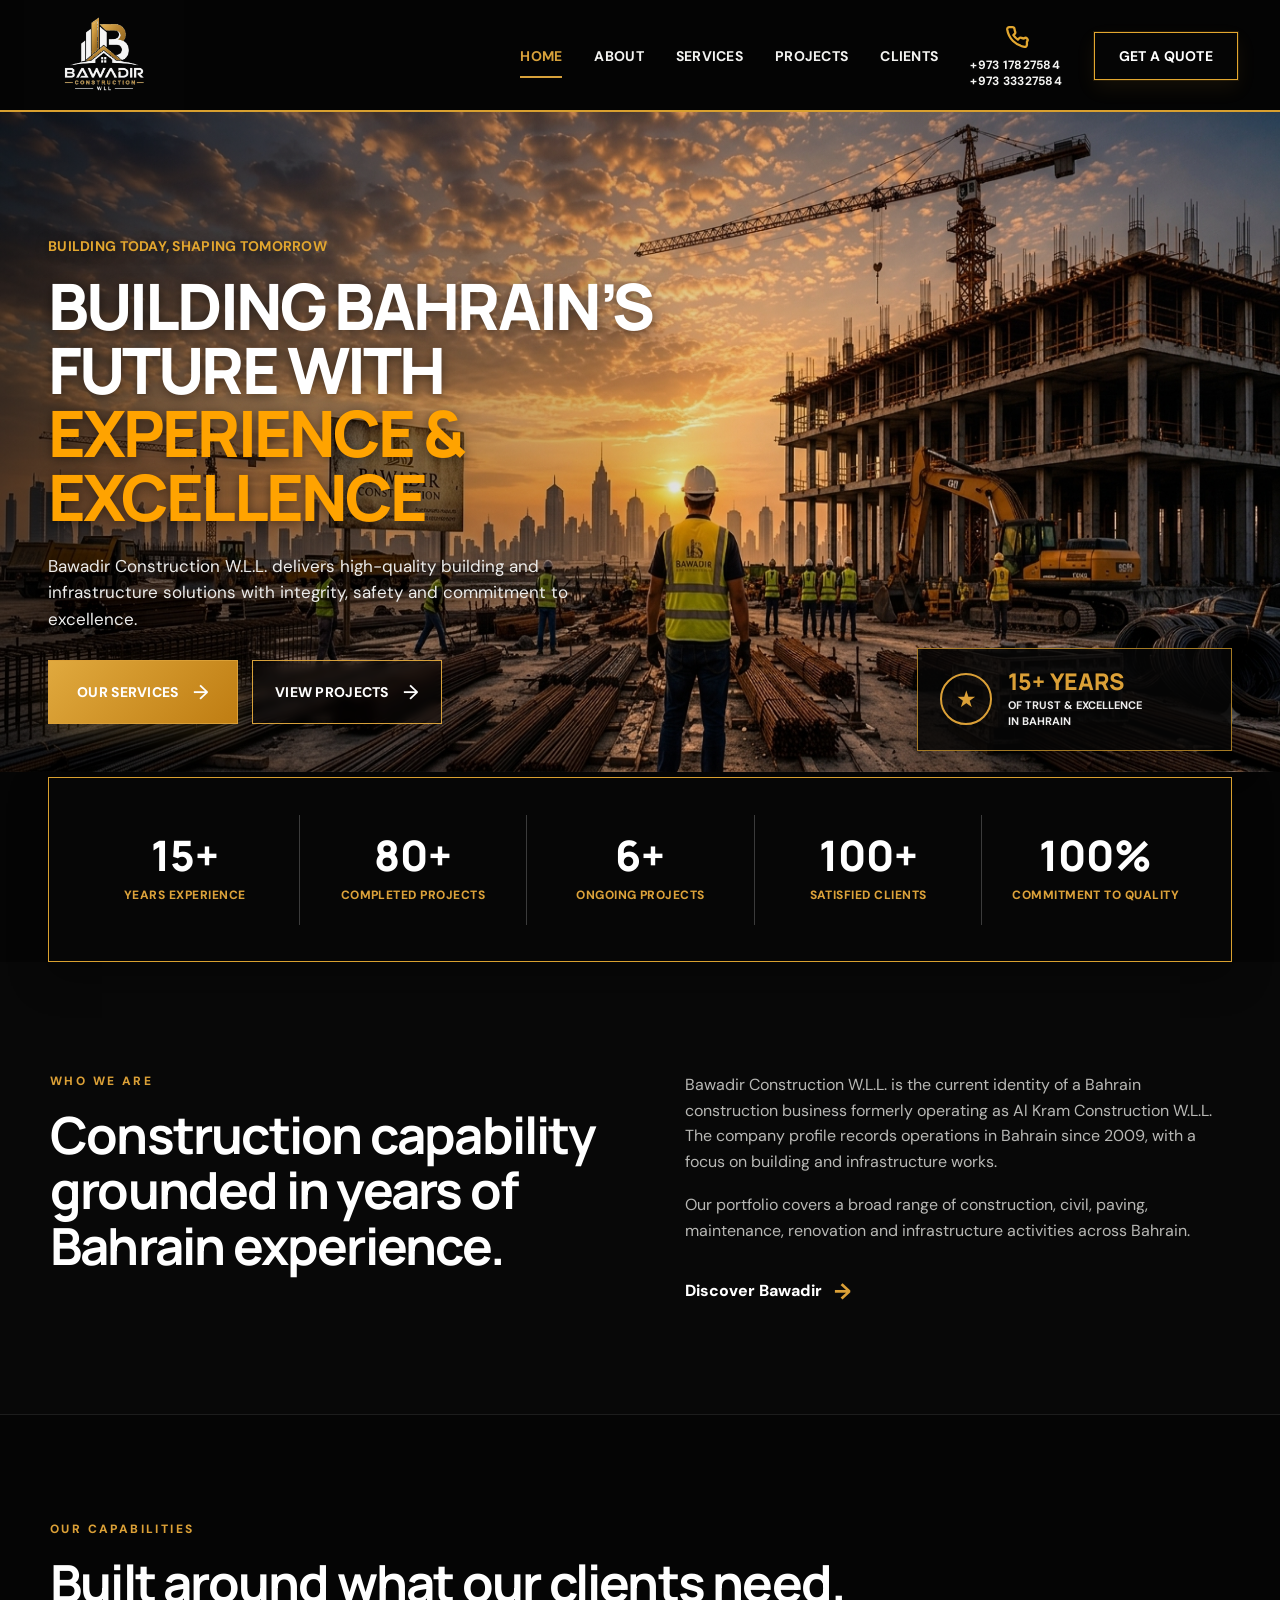
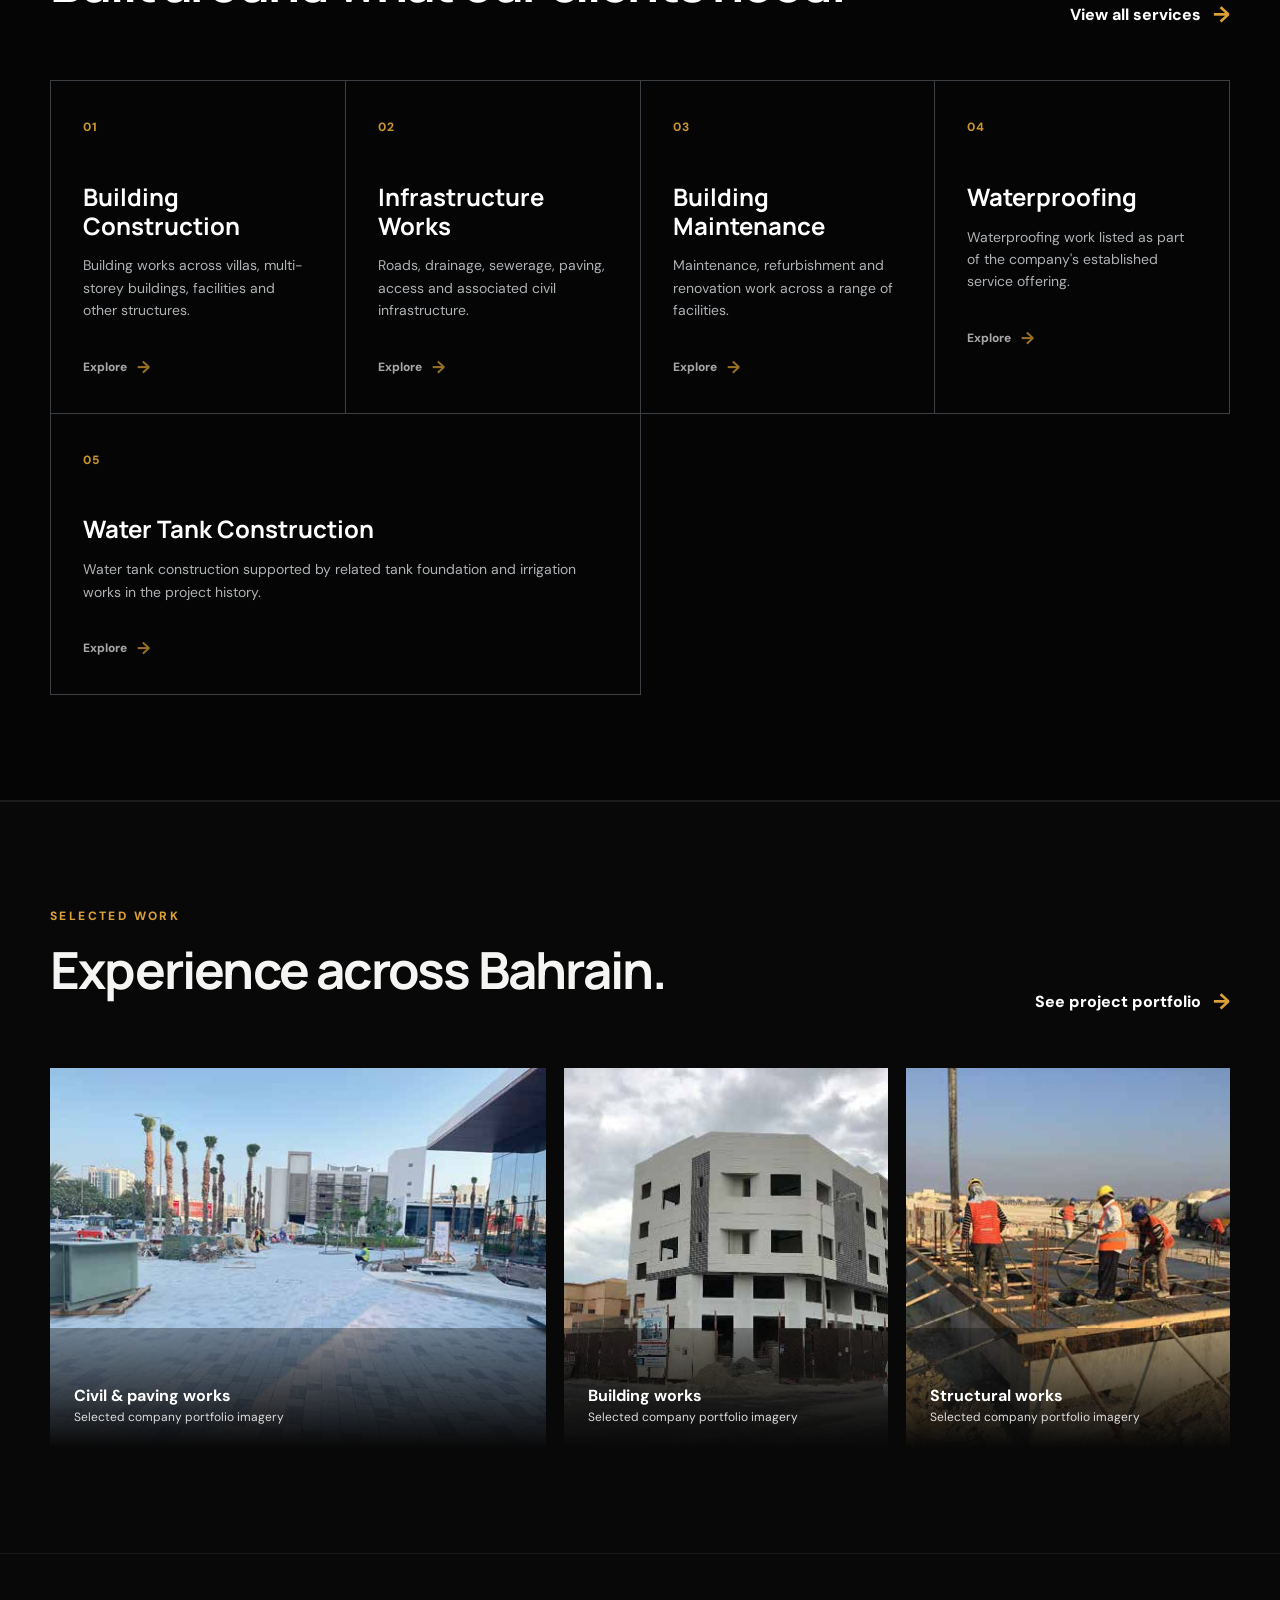
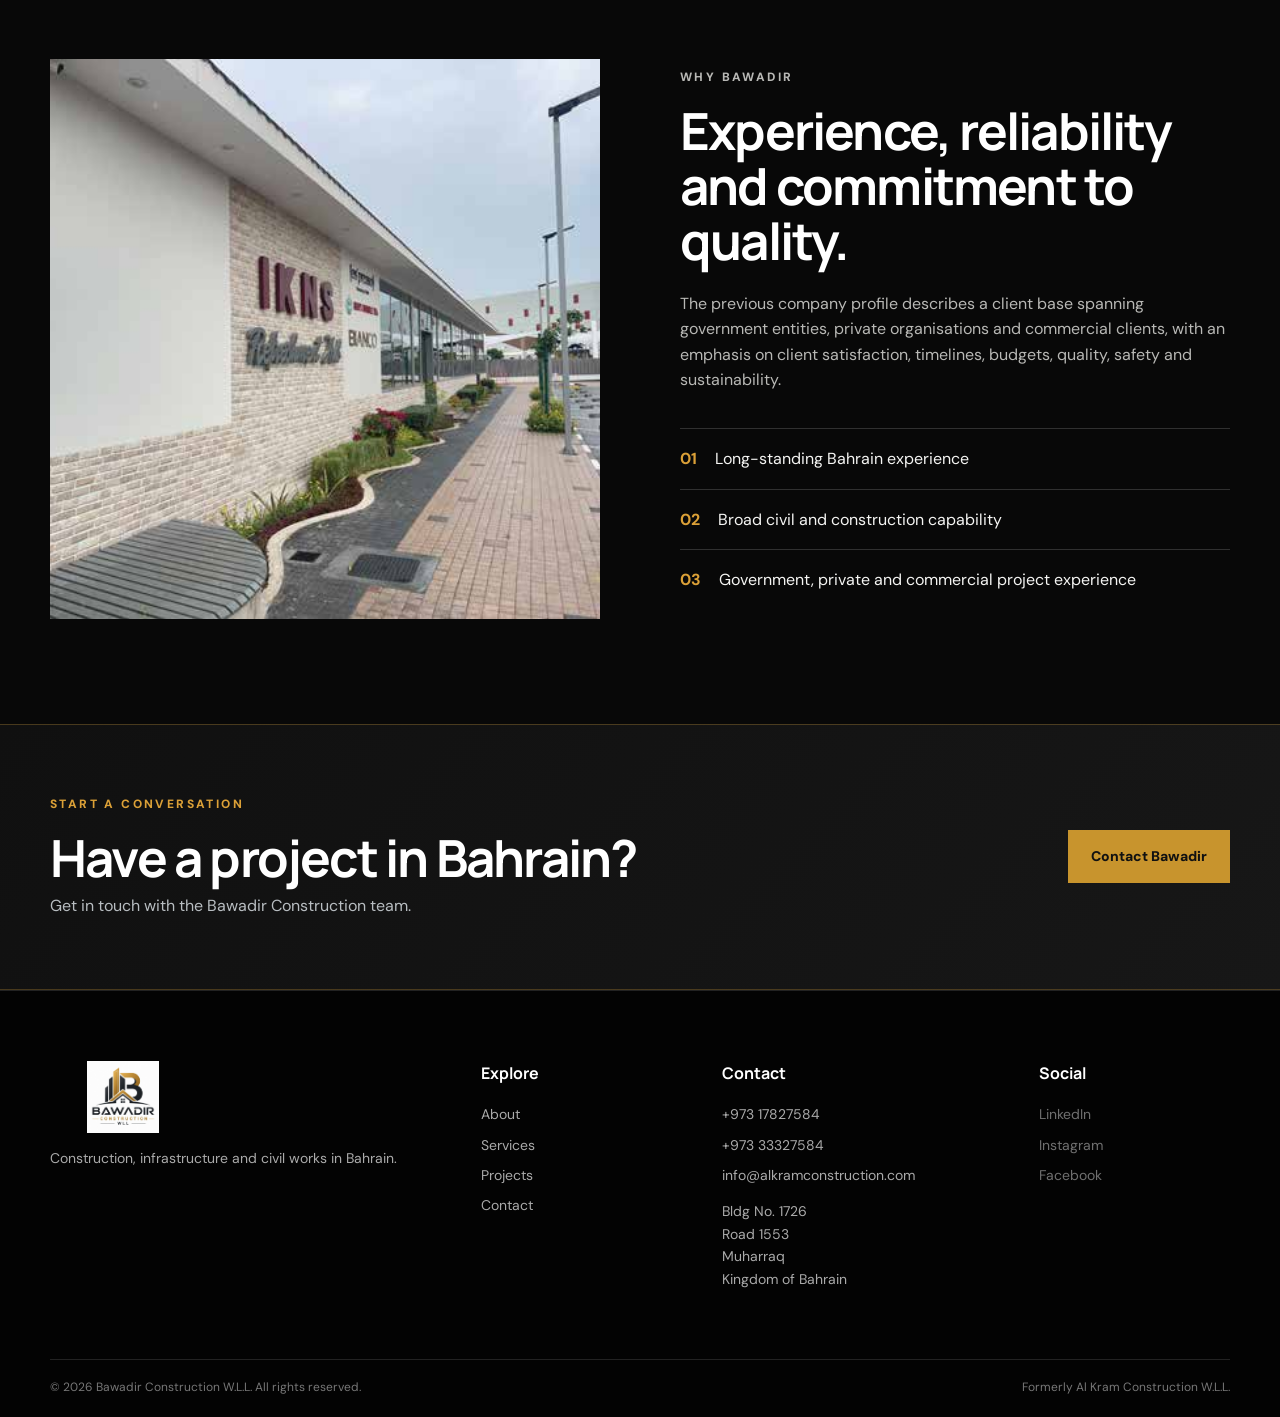
==== commit 67d7691b: "Refine mobile home hero background and highlight color" ====
--- a/index.html
+++ b/index.html
@@ -11,6 +11,20 @@
   <link rel="preconnect" href="https://fonts.gstatic.com" crossorigin>
   <link href="https://fonts.googleapis.com/css2?family=DM+Sans:wght@400;500;600;700&family=Manrope:wght@600;700;800&display=swap" rel="stylesheet">
   <link rel="stylesheet" href="styles.css">
+  <style>
+    /* Mobile home hero refinement only */
+    @media (max-width: 850px) {
+      body.home-dark .hero-home-dark .hero-media {
+        background-image:
+          linear-gradient(90deg,rgba(0,0,0,.68) 0%,rgba(0,0,0,.45) 45%,rgba(0,0,0,.26) 72%,rgba(0,0,0,0) 100%),
+          url('assets/bawadir-hero-final.png') !important;
+      }
+    }
+
+    body.home-dark .hero-home-dark h1 span {
+      color: #ffa300;
+    }
+  </style>
 </head>
 <body class="home-dark">
   <header class="site-header" id="site-header">
--- a/styles.css
+++ b/styles.css
@@ -106,7 +106,7 @@
 .site-header .brand{position:absolute;left:0;top:0;width:305px;height:158px;display:grid;place-items:center;background:#050505;border-right:1px solid rgba(217,160,47,.75);border-bottom:1px solid rgba(217,160,47,.75);clip-path:polygon(0 0,100% 0,100% 82%,90% 100%,8% 100%,0 88%);z-index:3}
 .site-header .brand img{width:205px;height:150px;object-fit:contain}
 .site-header .nav{display:flex;align-items:center;gap:34px;color:#f7f7f5;text-transform:uppercase;font-size:14px;font-weight:700;letter-spacing:.01em}
-.site-header .nav>a{padding:10px 0!important;color:#f7f7f5;position:relative;white-space:nowrap}
+.site-header .nav>a{padding:10px 0;color:#f7f7f5;position:relative;white-space:nowrap}
 .site-header .nav>a:hover,.site-header .nav>a.active{color:var(--bawadir-gold-bright)}
 .site-header .nav>a.active:after{content:'';position:absolute;left:0;right:0;bottom:0;height:2px;background:var(--bawadir-gold-bright)}
 .site-header .header-phone{display:flex;flex-direction:column;gap:2px;border-left:1px solid rgba(217,160,47,.65);padding-left:18px;line-height:1.15;margin-left:2px}
@@ -134,7 +134,7 @@
 
 /* Make the same dark header feel natural on every inner page */
 body:not(.home-dark) .page-hero{padding-top:95px}
-body:not(.home-dark) .site-header .nav-cta{background:transparent!important}
+body:not(.home-dark) .site-header .nav-cta{background:transparent!important;padding:12px 24px !important}
 
 @media(max-width:1180px){
   .site-header .nav-wrap,body.home-dark .nav-wrap{padding-left:255px;padding-right:24px}
@@ -161,7 +161,7 @@
   body.home-dark .hero-home-dark .hero-content{width:calc(100% - 30px);height:auto;min-height:800px;padding:76px 0 15px;display:flex;flex-direction:column;align-items:stretch;gap:20px}
   body.home-dark .hero-home-dark .hero-main{padding:0;max-width:none}
   body.home-dark .hero-home-dark h1{font-size:clamp(40px,10vw,60px)}
-  body.home-dark .hero-home-dark .hero-trust{align-self:flex-start;margin:0;min-width:0}
+  body.home-dark .hero-home-dark .hero-trust{align-self:flex-start;margin:15% 0 0 0!important;width:100%}
   body.home-dark .hero-home-dark .hero-stats-card{grid-template-columns:repeat(2,1fr);width:100%;min-height:0;margin-top:auto;padding:15px 8px}
   body.home-dark .hero-home-dark .hero-stats-card div{padding:12px 6px}
 }
@@ -369,7 +369,7 @@
   /* The generated reference scene is 1536x683. Keep its full frame visible. */
   body.home-dark .hero-home-dark{height:850px!important;min-height:850px!important;overflow:visible!important;background:#050505!important}
   body.home-dark .hero-home-dark .hero-media{
-    inset:0 0 auto 0!important;height:683px!important;
+    inset:0 0 auto 0!important;height:660px!important;
     background-image:url('assets/hero-reference.jpg')!important;
     background-size:100% 683px!important;background-position:center top!important;background-repeat:no-repeat!important;
   }
@@ -378,7 +378,7 @@
     padding:82px 0 0!important;display:grid!important;grid-template-columns:minmax(0,1fr) 330px!important;
     grid-template-rows:1fr auto!important;align-items:center!important;gap:10px 30px!important;
   }
-  body.home-dark .hero-home-dark .hero-main{max-width:720px!important;align-self:center!important;padding-bottom:24px!important}
+  body.home-dark .hero-home-dark .hero-main{max-width:720px!important;align-self:center!important;padding-bottom:2px!important}
   body.home-dark .hero-home-dark .hero-trust{align-self:end!important;margin:0 0 16px!important}
   body.home-dark .hero-home-dark .hero-stats-card{
     grid-column:1/-1!important;align-self:end!important;width:100%!important;min-height:185px!important;
@@ -419,7 +419,7 @@
   body.home-dark .hero-home-dark .hero-media{
     background-image:
       linear-gradient(90deg,rgba(0,0,0,.54) 0%,rgba(0,0,0,.26) 34%,rgba(0,0,0,.08) 58%,rgba(0,0,0,0) 76%),
-      url('assets/hero-bawadir-wide.jpg')!important;
+      url('assets/bawadir-hero-final.png')!important;
     background-size:100% 100%!important;
     background-position:center top!important;
     background-repeat:no-repeat!important;
@@ -483,7 +483,7 @@
   body.home-dark .hero-home-dark .hero-media{
     background-image:
       linear-gradient(90deg,rgba(0,0,0,.58) 0%,rgba(0,0,0,.25) 45%,rgba(0,0,0,.06) 72%,rgba(0,0,0,0) 100%),
-      url('assets/hero-bawadir-wide.jpg')!important;
+      url('assets/bawadir-hero-final.png')!important;
     background-size:auto 683px!important;
     background-position:center top!important;
     background-repeat:no-repeat!important;
